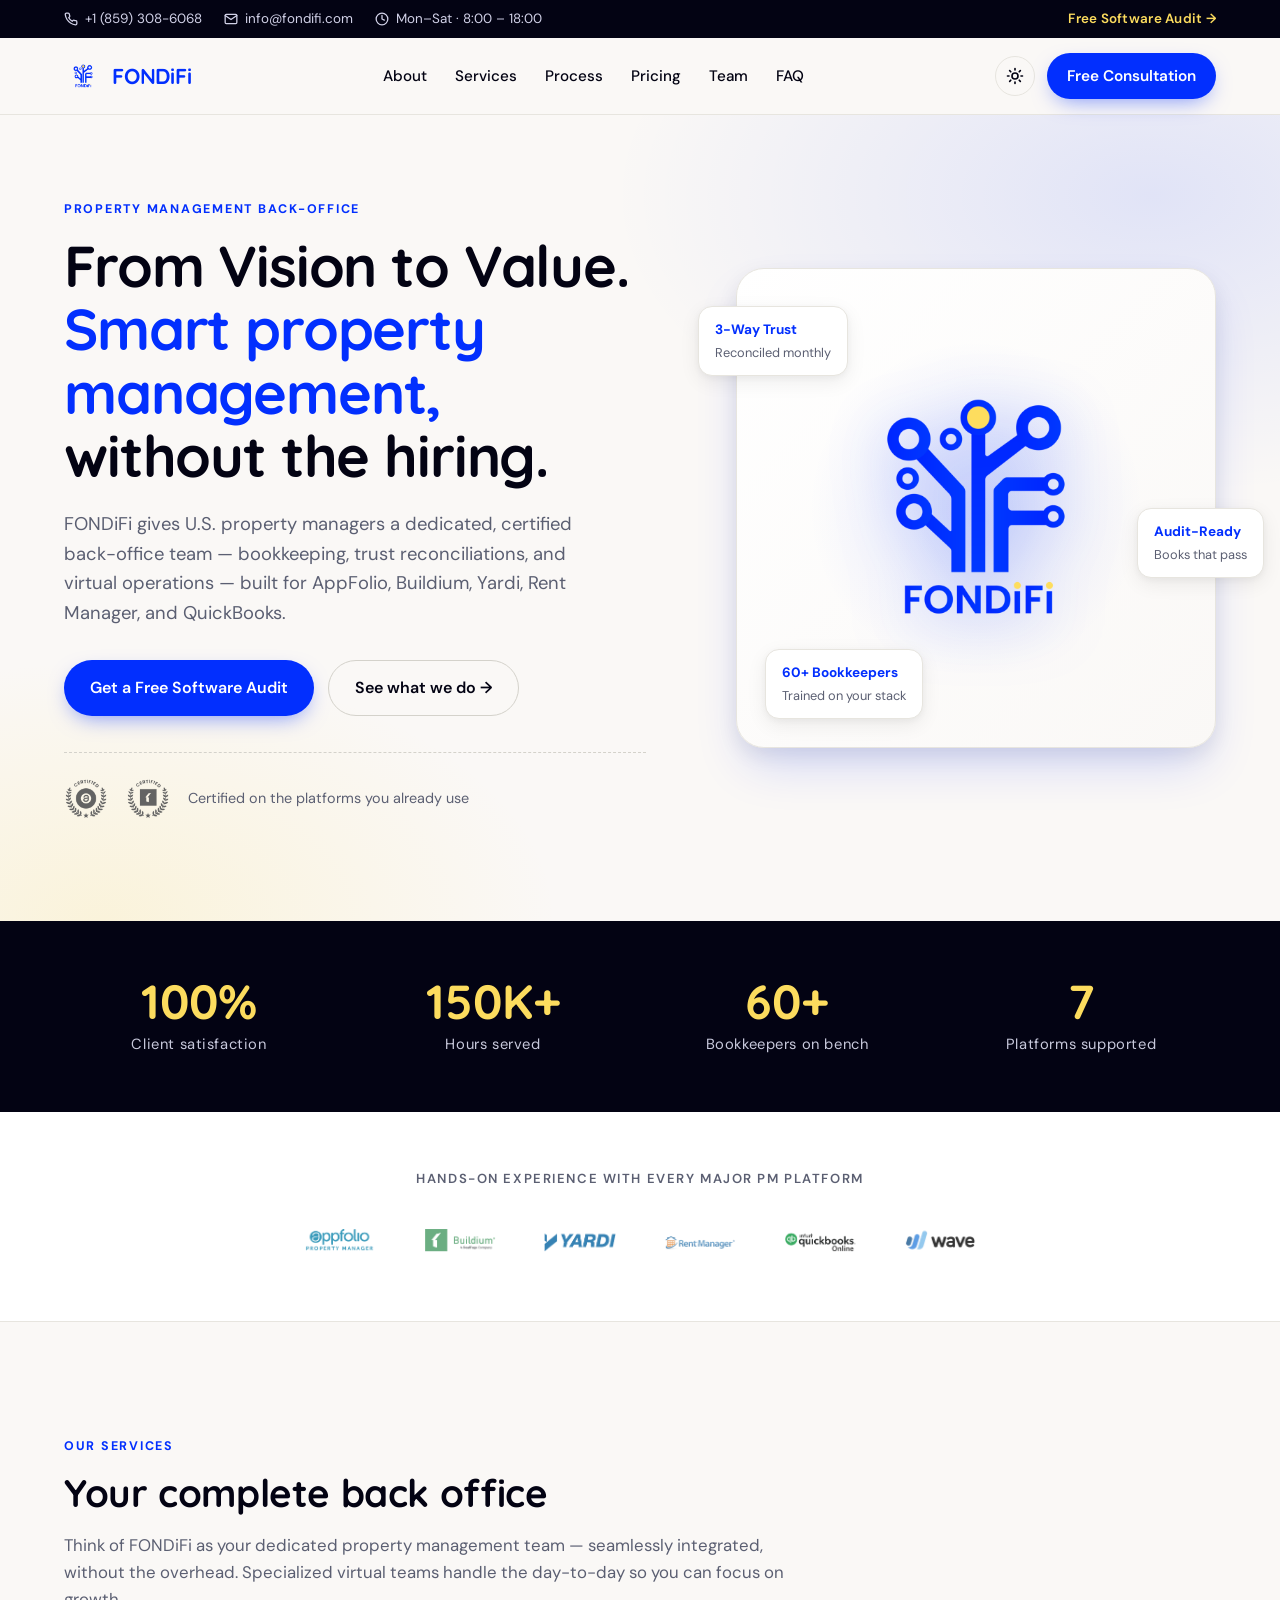
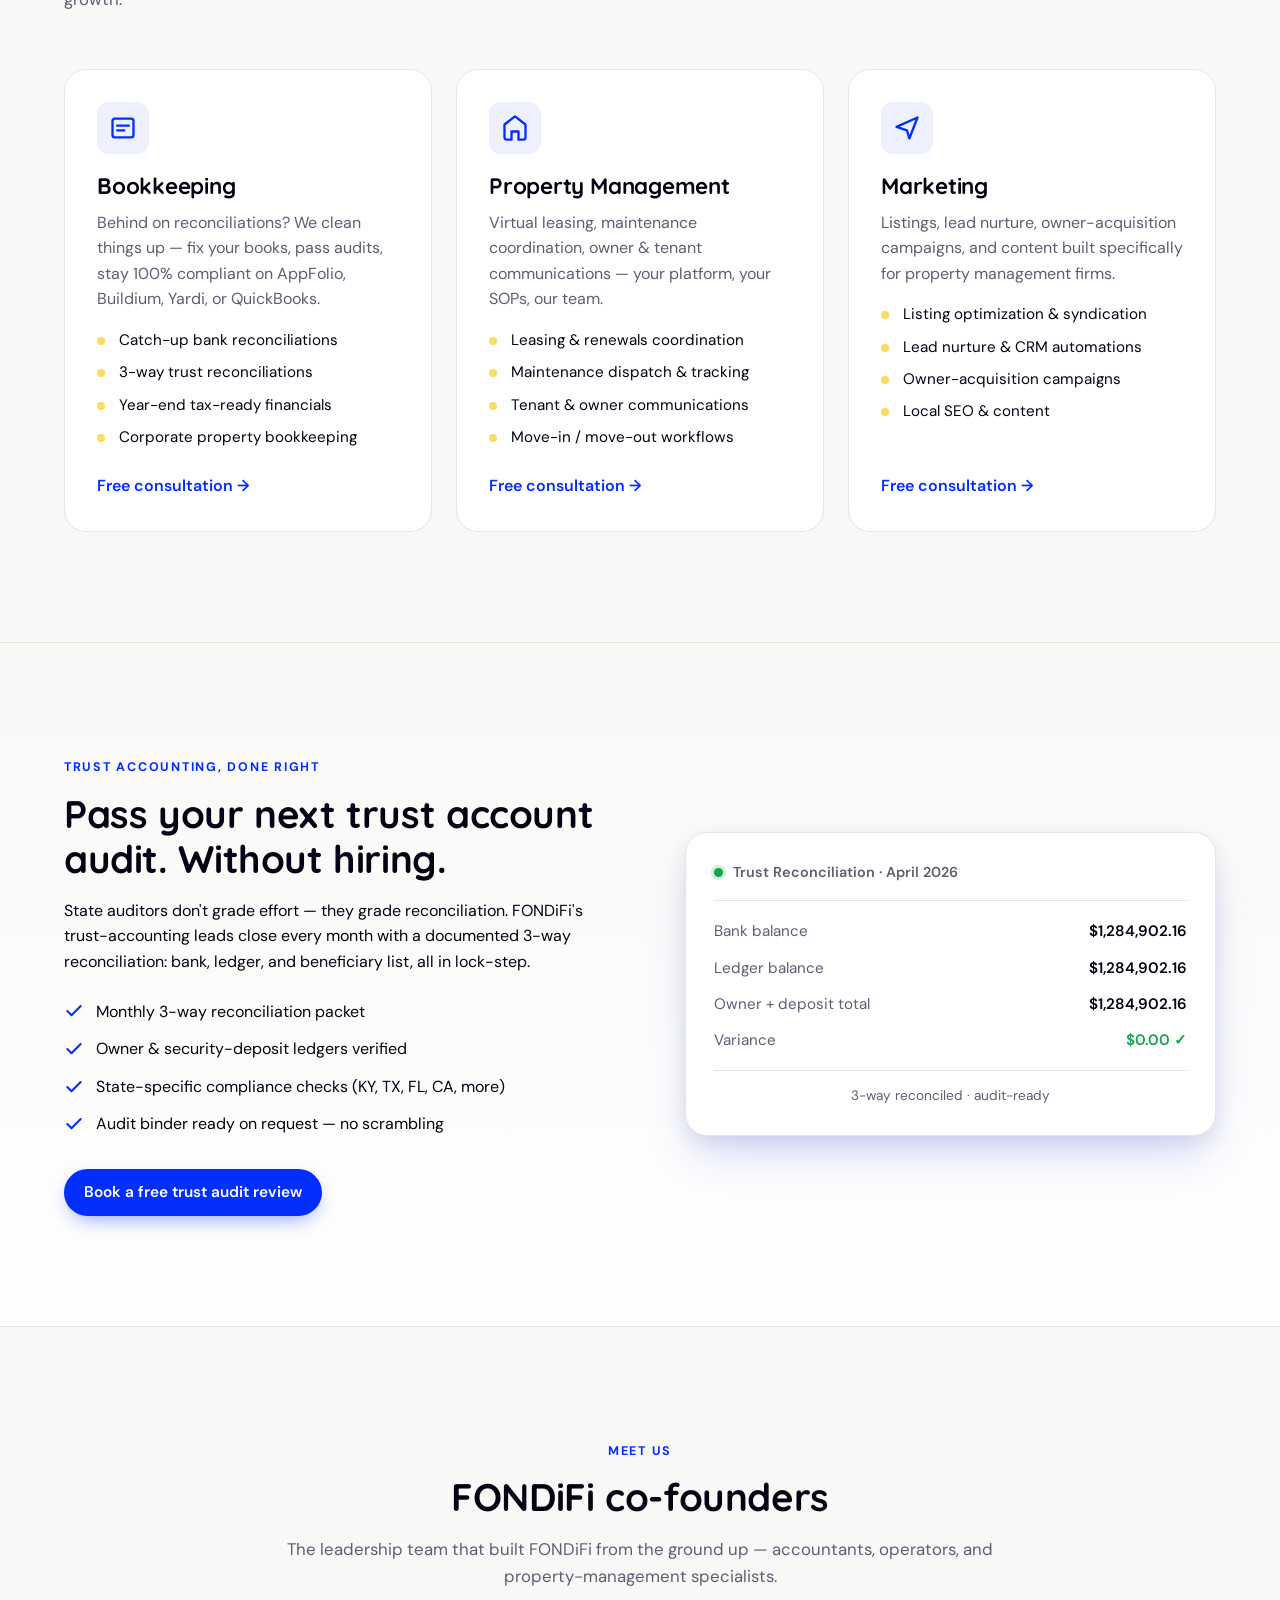
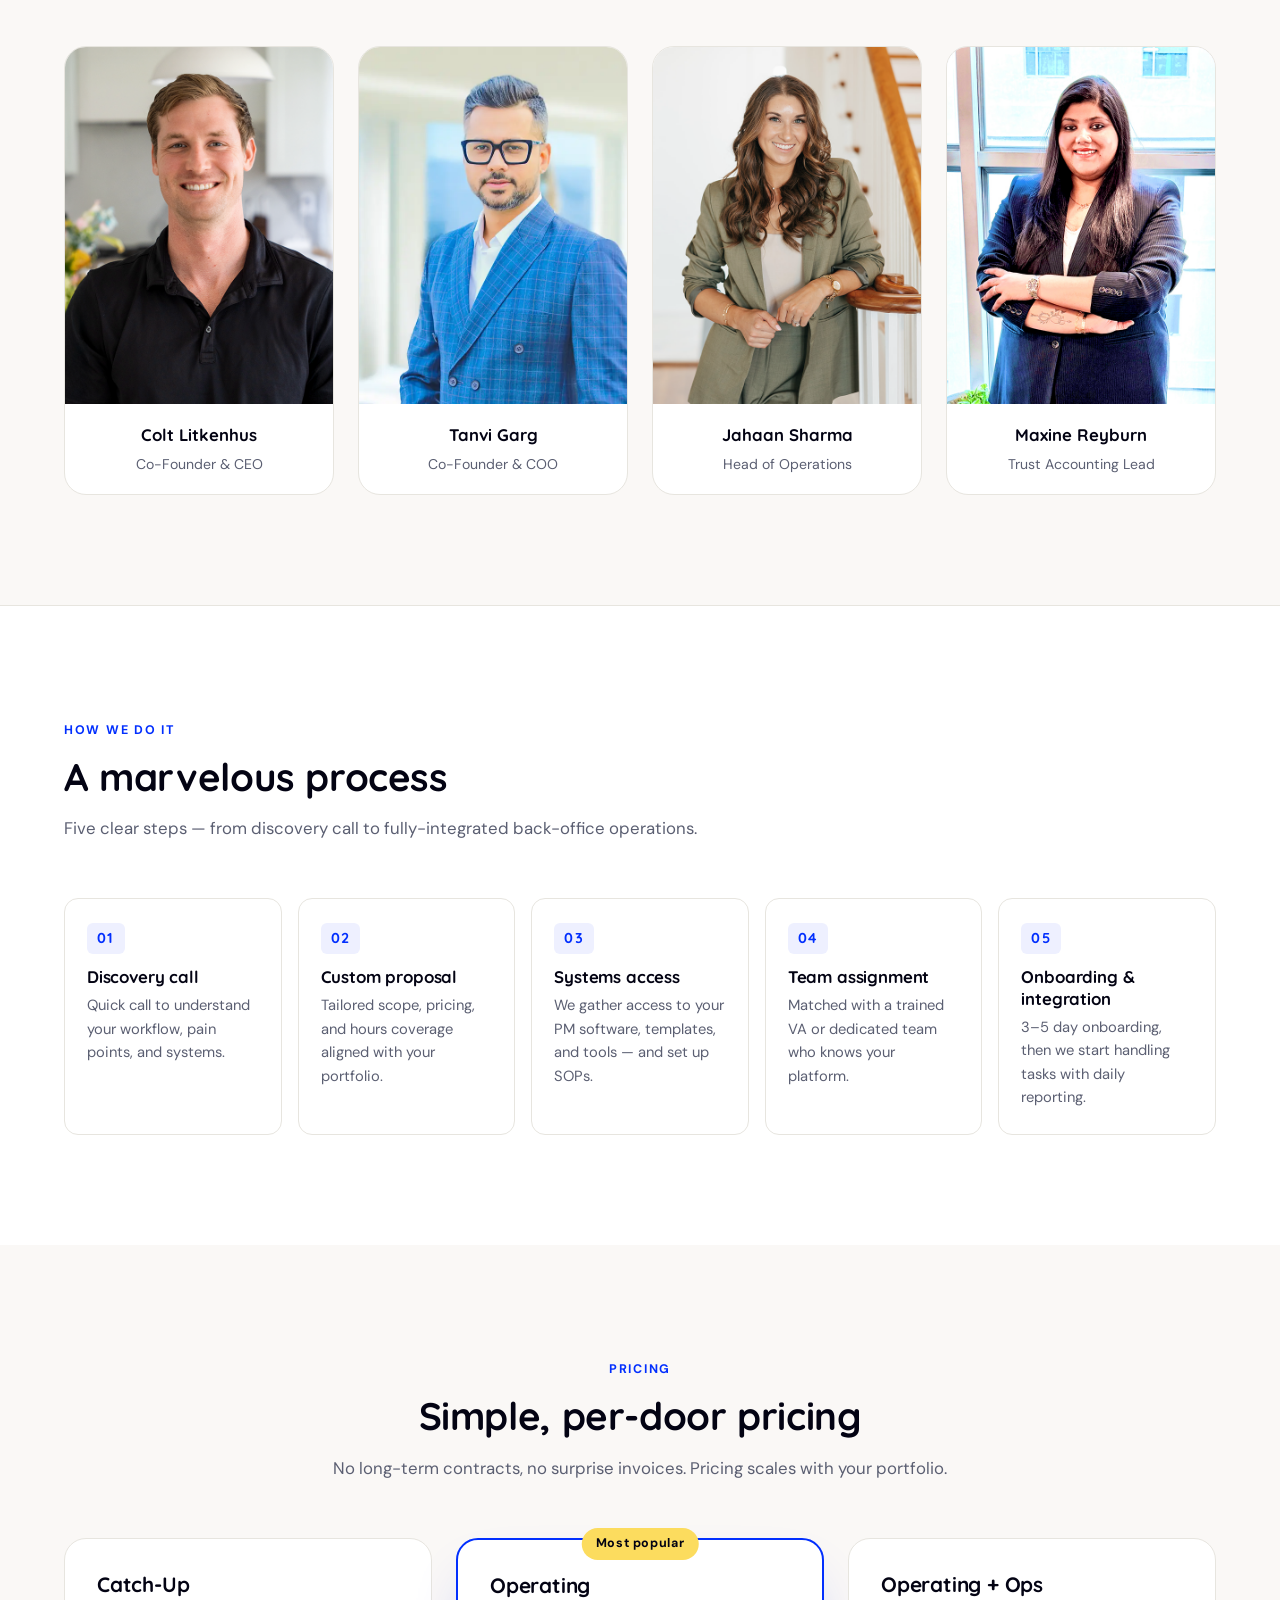
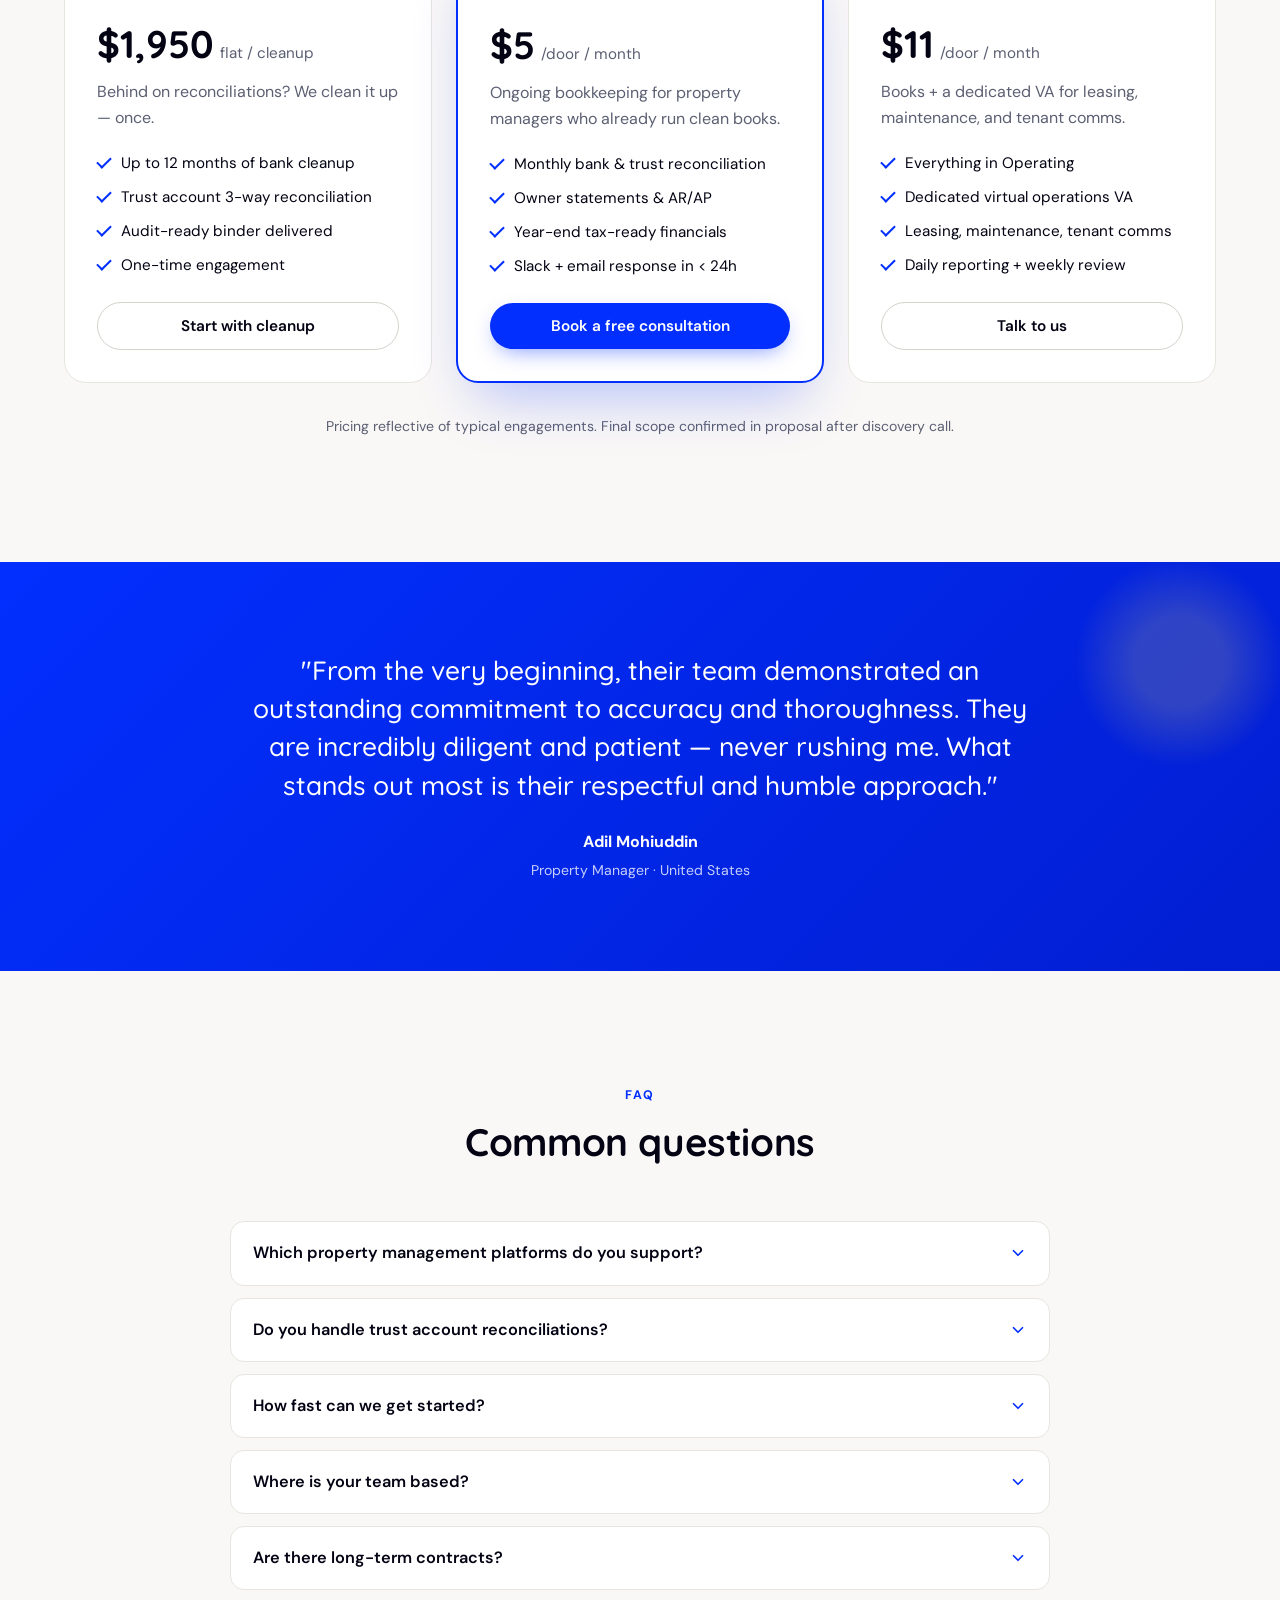
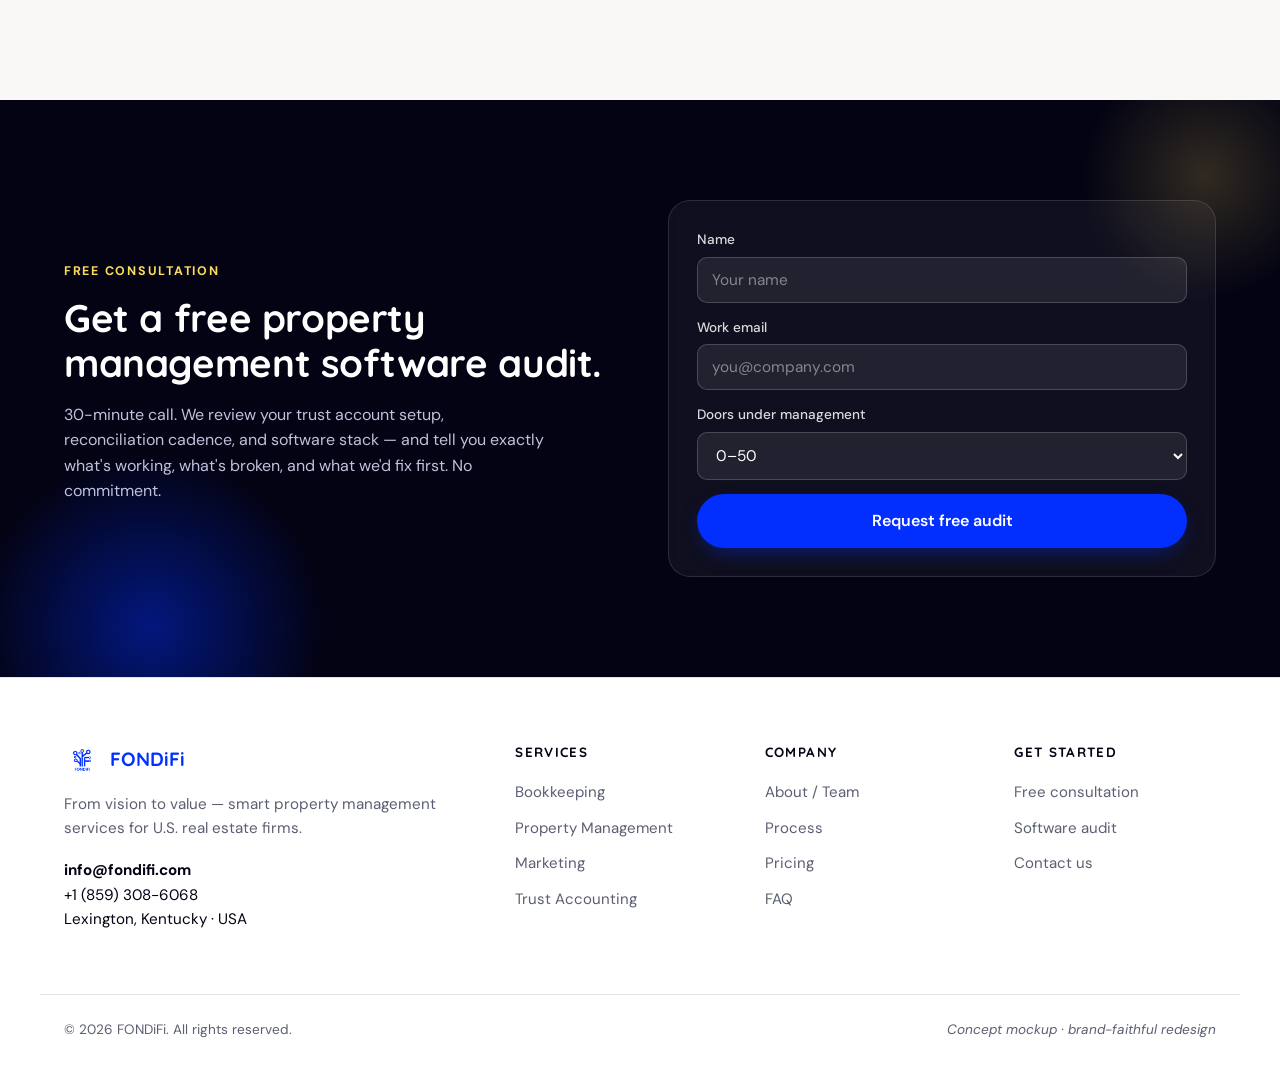
==== v2/index.html @ cd237610 "Add v2 brand-faithful mockup (real logo, colors, fonts, founders)" ====
<!DOCTYPE html>
<html lang="en">
<head>
<meta charset="UTF-8" />
<meta name="viewport" content="width=device-width, initial-scale=1.0" />
<title>FONDiFi — Property Management Bookkeeping &amp; Virtual Operations</title>
<meta name="description" content="FONDiFi is the back-office partner for U.S. property managers. Trust-account audit-ready bookkeeping, AppFolio &amp; Buildium certified teams, and virtual operations support — without hiring." />
<meta name="theme-color" content="#022ffe" />
<link rel="icon" href="assets/fondifi-logo-blue.png" type="image/png" />
<link rel="preconnect" href="https://fonts.googleapis.com" />
<link rel="preconnect" href="https://fonts.gstatic.com" crossorigin />
<link href="https://fonts.googleapis.com/css2?family=DM+Sans:opsz,wght@9..40,400;9..40,500;9..40,700&family=Quicksand:wght@500;600;700&display=swap" rel="stylesheet" />
<link rel="stylesheet" href="styles.css" />
<script type="application/ld+json">
{
  "@context": "https://schema.org",
  "@type": "Organization",
  "name": "FONDiFi",
  "url": "https://fondifi.com",
  "logo": "https://fondifi.com/wp-content/uploads/2025/04/fondifi-logo-blue-transparent-without-slogan-04-1024x1024.png",
  "telephone": "+1-859-308-6068",
  "email": "info@fondifi.com",
  "address": {"@type":"PostalAddress","addressLocality":"Lexington","addressRegion":"KY","addressCountry":"US"},
  "founder": [
    {"@type":"Person","name":"Colt Litkenhus","jobTitle":"Co-Founder &amp; CEO"},
    {"@type":"Person","name":"Tanvi Garg","jobTitle":"Co-Founder &amp; COO"}
  ]
}
</script>
</head>
<body class="no-js">

<!-- ============ TOP BAR ============ -->
<div class="topbar">
  <div class="container topbar__row">
    <div class="topbar__left">
      <span><svg width="14" height="14" viewBox="0 0 24 24" fill="none" stroke="currentColor" stroke-width="2.2" stroke-linecap="round" stroke-linejoin="round"><path d="M22 16.92v3a2 2 0 0 1-2.18 2 19.79 19.79 0 0 1-8.63-3.07 19.5 19.5 0 0 1-6-6 19.79 19.79 0 0 1-3.07-8.67A2 2 0 0 1 4.11 2h3a2 2 0 0 1 2 1.72 12.84 12.84 0 0 0 .7 2.81 2 2 0 0 1-.45 2.11L8.09 9.91a16 16 0 0 0 6 6l1.27-1.27a2 2 0 0 1 2.11-.45 12.84 12.84 0 0 0 2.81.7A2 2 0 0 1 22 16.92z"/></svg> +1 (859) 308-6068</span>
      <span><svg width="14" height="14" viewBox="0 0 24 24" fill="none" stroke="currentColor" stroke-width="2.2" stroke-linecap="round" stroke-linejoin="round"><path d="M4 4h16c1.1 0 2 .9 2 2v12c0 1.1-.9 2-2 2H4c-1.1 0-2-.9-2-2V6c0-1.1.9-2 2-2z"/><polyline points="22,6 12,13 2,6"/></svg> info@fondifi.com</span>
      <span class="hide-md"><svg width="14" height="14" viewBox="0 0 24 24" fill="none" stroke="currentColor" stroke-width="2.2" stroke-linecap="round" stroke-linejoin="round"><circle cx="12" cy="12" r="10"/><polyline points="12 6 12 12 16 14"/></svg> Mon–Sat · 8:00 – 18:00</span>
    </div>
    <div class="topbar__right">
      <a href="#consult" class="topbar__cta">Free Software Audit →</a>
    </div>
  </div>
</div>

<!-- ============ HEADER / NAV ============ -->
<header class="header">
  <div class="container header__row">
    <a href="#" class="logo">
      <img src="assets/fondifi-logo-blue.png" alt="FONDiFi" width="44" height="44" />
      <span class="logo__wordmark">FONDiFi</span>
    </a>
    <nav class="nav" aria-label="Primary">
      <a href="#about">About</a>
      <a href="#services">Services</a>
      <a href="#process">Process</a>
      <a href="#pricing">Pricing</a>
      <a href="#team">Team</a>
      <a href="#faq">FAQ</a>
    </nav>
    <div class="header__actions">
      <button class="theme-toggle" aria-label="Toggle dark mode" id="themeToggle">
        <svg class="icon-sun" width="18" height="18" viewBox="0 0 24 24" fill="none" stroke="currentColor" stroke-width="2.2" stroke-linecap="round" stroke-linejoin="round"><circle cx="12" cy="12" r="4"/><path d="M12 2v2M12 20v2M4.93 4.93l1.41 1.41M17.66 17.66l1.41 1.41M2 12h2M20 12h2M4.93 19.07l1.41-1.41M17.66 6.34l1.41-1.41"/></svg>
        <svg class="icon-moon" width="18" height="18" viewBox="0 0 24 24" fill="none" stroke="currentColor" stroke-width="2.2" stroke-linecap="round" stroke-linejoin="round"><path d="M21 12.79A9 9 0 1 1 11.21 3 7 7 0 0 0 21 12.79z"/></svg>
      </button>
      <a href="#consult" class="btn btn--primary">Free Consultation</a>
    </div>
  </div>
</header>

<!-- ============ HERO ============ -->
<section class="hero">
  <div class="hero__bg-decor" aria-hidden="true"></div>
  <div class="container hero__grid">
    <div class="hero__copy">
      <span class="eyebrow">Property Management Back-Office</span>
      <h1>From Vision to Value.<br/><span class="hero__accent">Smart property management,</span> without the hiring.</h1>
      <p class="hero__lede">FONDiFi gives U.S. property managers a dedicated, certified back-office team — bookkeeping, trust reconciliations, and virtual operations — built for AppFolio, Buildium, Yardi, Rent Manager, and QuickBooks.</p>
      <div class="hero__ctas">
        <a href="#consult" class="btn btn--primary btn--lg">Get a Free Software Audit</a>
        <a href="#services" class="btn btn--ghost btn--lg">See what we do →</a>
      </div>
      <div class="hero__trust">
        <img src="assets/cert-appfolio.webp" alt="AppFolio Certified" loading="lazy" />
        <img src="assets/cert-buildium.webp" alt="Buildium Certified" loading="lazy" />
        <span class="trust-line">Certified on the platforms you already use</span>
      </div>
    </div>
    <div class="hero__visual" aria-hidden="true">
      <div class="hero__mark">
        <img src="assets/fondifi-logo-blue.png" alt="" />
      </div>
      <div class="hero__chip hero__chip--1">
        <strong>3-Way Trust</strong>
        <span>Reconciled monthly</span>
      </div>
      <div class="hero__chip hero__chip--2">
        <strong>Audit-Ready</strong>
        <span>Books that pass</span>
      </div>
      <div class="hero__chip hero__chip--3">
        <strong>60+ Bookkeepers</strong>
        <span>Trained on your stack</span>
      </div>
    </div>
  </div>
</section>

<!-- ============ STATS ============ -->
<section class="stats">
  <div class="container stats__row">
    <div class="stat"><span class="stat__num">100%</span><span class="stat__label">Client satisfaction</span></div>
    <div class="stat"><span class="stat__num">150K+</span><span class="stat__label">Hours served</span></div>
    <div class="stat"><span class="stat__num">60+</span><span class="stat__label">Bookkeepers on bench</span></div>
    <div class="stat"><span class="stat__num">7</span><span class="stat__label">Platforms supported</span></div>
  </div>
</section>

<!-- ============ SOFTWARE BAR ============ -->
<section class="softwares" aria-label="Supported property management platforms">
  <div class="container">
    <p class="softwares__title">Hands-on experience with every major PM platform</p>
    <div class="softwares__row">
      <img src="assets/sw-appfolio.webp" alt="AppFolio" />
      <img src="assets/sw-buildium.webp" alt="Buildium" />
      <img src="assets/sw-yardi.webp" alt="Yardi Breeze" />
      <img src="assets/sw-rentmanager.webp" alt="Rent Manager" />
      <img src="assets/sw-quickbooks.webp" alt="QuickBooks" />
      <img src="assets/sw-wave.webp" alt="Wave" />
    </div>
  </div>
</section>

<!-- ============ SERVICES ============ -->
<section class="services" id="services">
  <div class="container">
    <header class="section-head">
      <span class="eyebrow">Our Services</span>
      <h2>Your complete back office</h2>
      <p>Think of FONDiFi as your dedicated property management team — seamlessly integrated, without the overhead. Specialized virtual teams handle the day-to-day so you can focus on growth.</p>
    </header>

    <div class="services__grid">
      <article class="service-card">
        <div class="service-card__icon">
          <svg width="28" height="28" viewBox="0 0 24 24" fill="none" stroke="currentColor" stroke-width="2" stroke-linecap="round" stroke-linejoin="round"><rect x="3" y="4" width="18" height="16" rx="2"/><path d="M7 10h10M7 14h6"/></svg>
        </div>
        <h3>Bookkeeping</h3>
        <p>Behind on reconciliations? We clean things up — fix your books, pass audits, stay 100% compliant on AppFolio, Buildium, Yardi, or QuickBooks.</p>
        <ul class="service-card__list">
          <li>Catch-up bank reconciliations</li>
          <li>3-way trust reconciliations</li>
          <li>Year-end tax-ready financials</li>
          <li>Corporate property bookkeeping</li>
        </ul>
        <a href="#consult" class="link-arrow">Free consultation →</a>
      </article>

      <article class="service-card">
        <div class="service-card__icon">
          <svg width="28" height="28" viewBox="0 0 24 24" fill="none" stroke="currentColor" stroke-width="2" stroke-linecap="round" stroke-linejoin="round"><path d="M3 9l9-7 9 7v11a2 2 0 0 1-2 2h-4v-7h-6v7H5a2 2 0 0 1-2-2z"/></svg>
        </div>
        <h3>Property Management</h3>
        <p>Virtual leasing, maintenance coordination, owner &amp; tenant communications — your platform, your SOPs, our team.</p>
        <ul class="service-card__list">
          <li>Leasing &amp; renewals coordination</li>
          <li>Maintenance dispatch &amp; tracking</li>
          <li>Tenant &amp; owner communications</li>
          <li>Move-in / move-out workflows</li>
        </ul>
        <a href="#consult" class="link-arrow">Free consultation →</a>
      </article>

      <article class="service-card">
        <div class="service-card__icon">
          <svg width="28" height="28" viewBox="0 0 24 24" fill="none" stroke="currentColor" stroke-width="2" stroke-linecap="round" stroke-linejoin="round"><path d="M3 11l18-8-7 18-2-7-9-3z"/></svg>
        </div>
        <h3>Marketing</h3>
        <p>Listings, lead nurture, owner-acquisition campaigns, and content built specifically for property management firms.</p>
        <ul class="service-card__list">
          <li>Listing optimization &amp; syndication</li>
          <li>Lead nurture &amp; CRM automations</li>
          <li>Owner-acquisition campaigns</li>
          <li>Local SEO &amp; content</li>
        </ul>
        <a href="#consult" class="link-arrow">Free consultation →</a>
      </article>
    </div>
  </div>
</section>

<!-- ============ TRUST DEEP DIVE ============ -->
<section class="trust-deep" id="trust">
  <div class="container trust-deep__grid">
    <div class="trust-deep__copy">
      <span class="eyebrow">Trust accounting, done right</span>
      <h2>Pass your next trust account audit. Without hiring.</h2>
      <p>State auditors don't grade effort — they grade reconciliation. FONDiFi's trust-accounting leads close every month with a documented 3-way reconciliation: bank, ledger, and beneficiary list, all in lock-step.</p>
      <ul class="checklist">
        <li><svg width="20" height="20" viewBox="0 0 24 24" fill="none" stroke="currentColor" stroke-width="2.5" stroke-linecap="round" stroke-linejoin="round"><polyline points="20 6 9 17 4 12"/></svg> Monthly 3-way reconciliation packet</li>
        <li><svg width="20" height="20" viewBox="0 0 24 24" fill="none" stroke="currentColor" stroke-width="2.5" stroke-linecap="round" stroke-linejoin="round"><polyline points="20 6 9 17 4 12"/></svg> Owner &amp; security-deposit ledgers verified</li>
        <li><svg width="20" height="20" viewBox="0 0 24 24" fill="none" stroke="currentColor" stroke-width="2.5" stroke-linecap="round" stroke-linejoin="round"><polyline points="20 6 9 17 4 12"/></svg> State-specific compliance checks (KY, TX, FL, CA, more)</li>
        <li><svg width="20" height="20" viewBox="0 0 24 24" fill="none" stroke="currentColor" stroke-width="2.5" stroke-linecap="round" stroke-linejoin="round"><polyline points="20 6 9 17 4 12"/></svg> Audit binder ready on request — no scrambling</li>
      </ul>
      <a href="#consult" class="btn btn--primary">Book a free trust audit review</a>
    </div>
    <div class="trust-deep__panel">
      <div class="trust-card">
        <div class="trust-card__head">
          <span class="trust-card__dot"></span>
          <span>Trust Reconciliation · April 2026</span>
        </div>
        <div class="trust-card__rows">
          <div class="trust-row"><span>Bank balance</span><b>$1,284,902.16</b></div>
          <div class="trust-row"><span>Ledger balance</span><b>$1,284,902.16</b></div>
          <div class="trust-row"><span>Owner + deposit total</span><b>$1,284,902.16</b></div>
          <div class="trust-row trust-row--ok"><span>Variance</span><b>$0.00 ✓</b></div>
        </div>
        <div class="trust-card__foot">3-way reconciled · audit-ready</div>
      </div>
    </div>
  </div>
</section>

<!-- ============ TEAM ============ -->
<section class="team" id="team">
  <div class="container">
    <header class="section-head section-head--center">
      <span class="eyebrow">Meet Us</span>
      <h2>FONDiFi co-founders</h2>
      <p>The leadership team that built FONDiFi from the ground up — accountants, operators, and property-management specialists.</p>
    </header>
    <div class="team__grid">
      <figure class="member"><img src="assets/colt.webp" alt="Colt Litkenhus" loading="lazy" /><figcaption><strong>Colt Litkenhus</strong><span>Co-Founder &amp; CEO</span></figcaption></figure>
      <figure class="member"><img src="assets/tanvi.webp" alt="Tanvi Garg" loading="lazy" /><figcaption><strong>Tanvi Garg</strong><span>Co-Founder &amp; COO</span></figcaption></figure>
      <figure class="member"><img src="assets/jahaan.webp" alt="Jahaan Sharma" loading="lazy" /><figcaption><strong>Jahaan Sharma</strong><span>Head of Operations</span></figcaption></figure>
      <figure class="member"><img src="assets/maxine.webp" alt="Maxine Reyburn" loading="lazy" /><figcaption><strong>Maxine Reyburn</strong><span>Trust Accounting Lead</span></figcaption></figure>
    </div>
  </div>
</section>

<!-- ============ PROCESS ============ -->
<section class="process" id="process">
  <div class="container">
    <header class="section-head">
      <span class="eyebrow">How we do it</span>
      <h2>A marvelous process</h2>
      <p>Five clear steps — from discovery call to fully-integrated back-office operations.</p>
    </header>
    <ol class="process__steps">
      <li><div class="step__num">01</div><h3>Discovery call</h3><p>Quick call to understand your workflow, pain points, and systems.</p></li>
      <li><div class="step__num">02</div><h3>Custom proposal</h3><p>Tailored scope, pricing, and hours coverage aligned with your portfolio.</p></li>
      <li><div class="step__num">03</div><h3>Systems access</h3><p>We gather access to your PM software, templates, and tools — and set up SOPs.</p></li>
      <li><div class="step__num">04</div><h3>Team assignment</h3><p>Matched with a trained VA or dedicated team who knows your platform.</p></li>
      <li><div class="step__num">05</div><h3>Onboarding &amp; integration</h3><p>3–5 day onboarding, then we start handling tasks with daily reporting.</p></li>
    </ol>
  </div>
</section>

<!-- ============ PRICING ============ -->
<section class="pricing" id="pricing">
  <div class="container">
    <header class="section-head section-head--center">
      <span class="eyebrow">Pricing</span>
      <h2>Simple, per-door pricing</h2>
      <p>No long-term contracts, no surprise invoices. Pricing scales with your portfolio.</p>
    </header>
    <div class="pricing__grid">
      <article class="plan">
        <h3>Catch-Up</h3>
        <div class="plan__price"><span class="plan__amount">$1,950</span><span class="plan__per">flat / cleanup</span></div>
        <p class="plan__desc">Behind on reconciliations? We clean it up — once.</p>
        <ul>
          <li>Up to 12 months of bank cleanup</li>
          <li>Trust account 3-way reconciliation</li>
          <li>Audit-ready binder delivered</li>
          <li>One-time engagement</li>
        </ul>
        <a href="#consult" class="btn btn--ghost">Start with cleanup</a>
      </article>

      <article class="plan plan--featured">
        <span class="plan__badge">Most popular</span>
        <h3>Operating</h3>
        <div class="plan__price"><span class="plan__amount">$5</span><span class="plan__per">/door / month</span></div>
        <p class="plan__desc">Ongoing bookkeeping for property managers who already run clean books.</p>
        <ul>
          <li>Monthly bank &amp; trust reconciliation</li>
          <li>Owner statements &amp; AR/AP</li>
          <li>Year-end tax-ready financials</li>
          <li>Slack + email response in &lt; 24h</li>
        </ul>
        <a href="#consult" class="btn btn--primary">Book a free consultation</a>
      </article>

      <article class="plan">
        <h3>Operating + Ops</h3>
        <div class="plan__price"><span class="plan__amount">$11</span><span class="plan__per">/door / month</span></div>
        <p class="plan__desc">Books + a dedicated VA for leasing, maintenance, and tenant comms.</p>
        <ul>
          <li>Everything in Operating</li>
          <li>Dedicated virtual operations VA</li>
          <li>Leasing, maintenance, tenant comms</li>
          <li>Daily reporting + weekly review</li>
        </ul>
        <a href="#consult" class="btn btn--ghost">Talk to us</a>
      </article>
    </div>
    <p class="pricing__note">Pricing reflective of typical engagements. Final scope confirmed in proposal after discovery call.</p>
  </div>
</section>

<!-- ============ TESTIMONIAL ============ -->
<section class="testimonial">
  <div class="container">
    <blockquote>
      <p>"From the very beginning, their team demonstrated an outstanding commitment to accuracy and thoroughness. They are incredibly diligent and patient — never rushing me. What stands out most is their respectful and humble approach."</p>
      <footer><strong>Adil Mohiuddin</strong><span>Property Manager · United States</span></footer>
    </blockquote>
  </div>
</section>

<!-- ============ FAQ ============ -->
<section class="faq" id="faq">
  <div class="container">
    <header class="section-head section-head--center">
      <span class="eyebrow">FAQ</span>
      <h2>Common questions</h2>
    </header>
    <div class="faq__list">
      <details>
        <summary>Which property management platforms do you support?<svg class="chev" width="18" height="18" viewBox="0 0 24 24" fill="none" stroke="currentColor" stroke-width="2.2" stroke-linecap="round" stroke-linejoin="round"><polyline points="6 9 12 15 18 9"/></svg></summary>
        <p>AppFolio, Buildium, Yardi (Breeze and Voyager), Rent Manager, and QuickBooks for property management. Our team also works in Wave and Rentec Direct.</p>
      </details>
      <details>
        <summary>Do you handle trust account reconciliations?<svg class="chev" width="18" height="18" viewBox="0 0 24 24" fill="none" stroke="currentColor" stroke-width="2.2" stroke-linecap="round" stroke-linejoin="round"><polyline points="6 9 12 15 18 9"/></svg></summary>
        <p>Yes — full 3-way trust reconciliation is our core competency. We deliver a monthly audit-ready binder you can hand directly to your state auditor.</p>
      </details>
      <details>
        <summary>How fast can we get started?<svg class="chev" width="18" height="18" viewBox="0 0 24 24" fill="none" stroke="currentColor" stroke-width="2.2" stroke-linecap="round" stroke-linejoin="round"><polyline points="6 9 12 15 18 9"/></svg></summary>
        <p>Most clients are fully onboarded inside 5 business days. Catch-up engagements (cleanup) usually start the same week.</p>
      </details>
      <details>
        <summary>Where is your team based?<svg class="chev" width="18" height="18" viewBox="0 0 24 24" fill="none" stroke="currentColor" stroke-width="2.2" stroke-linecap="round" stroke-linejoin="round"><polyline points="6 9 12 15 18 9"/></svg></summary>
        <p>FONDiFi is headquartered in Lexington, Kentucky, with virtual teams that align to your time zone — coverage Mon–Sat 8:00–18:00.</p>
      </details>
      <details>
        <summary>Are there long-term contracts?<svg class="chev" width="18" height="18" viewBox="0 0 24 24" fill="none" stroke="currentColor" stroke-width="2.2" stroke-linecap="round" stroke-linejoin="round"><polyline points="6 9 12 15 18 9"/></svg></summary>
        <p>No. Operating engagements are month-to-month. Catch-up is a one-time flat fee.</p>
      </details>
    </div>
  </div>
</section>

<!-- ============ FINAL CTA ============ -->
<section class="cta-final" id="consult">
  <div class="container cta-final__grid">
    <div>
      <span class="eyebrow eyebrow--light">Free consultation</span>
      <h2>Get a free property management software audit.</h2>
      <p>30-minute call. We review your trust account setup, reconciliation cadence, and software stack — and tell you exactly what's working, what's broken, and what we'd fix first. No commitment.</p>
    </div>
    <form class="cta-form" onsubmit="event.preventDefault(); this.querySelector('.cta-form__success').hidden = false;">
      <label>Name<input type="text" name="name" required placeholder="Your name" /></label>
      <label>Work email<input type="email" name="email" required placeholder="you@company.com" /></label>
      <label>Doors under management<select name="doors"><option>0–50</option><option>51–250</option><option>251–500</option><option>500+</option></select></label>
      <button type="submit" class="btn btn--primary btn--lg btn--block">Request free audit</button>
      <p class="cta-form__success" hidden>Got it — we'll email you within 1 business day.</p>
    </form>
  </div>
</section>

<!-- ============ FOOTER ============ -->
<footer class="footer">
  <div class="container footer__grid">
    <div class="footer__brand">
      <div class="footer__logo">
        <img src="assets/fondifi-logo-blue.png" alt="FONDiFi" width="36" height="36" />
        <span>FONDiFi</span>
      </div>
      <p>From vision to value — smart property management services for U.S. real estate firms.</p>
      <p class="footer__contact">
        <strong>info@fondifi.com</strong><br/>
        +1 (859) 308-6068<br/>
        Lexington, Kentucky · USA
      </p>
    </div>
    <div>
      <h4>Services</h4>
      <ul><li><a href="#services">Bookkeeping</a></li><li><a href="#services">Property Management</a></li><li><a href="#services">Marketing</a></li><li><a href="#trust">Trust Accounting</a></li></ul>
    </div>
    <div>
      <h4>Company</h4>
      <ul><li><a href="#team">About / Team</a></li><li><a href="#process">Process</a></li><li><a href="#pricing">Pricing</a></li><li><a href="#faq">FAQ</a></li></ul>
    </div>
    <div>
      <h4>Get started</h4>
      <ul><li><a href="#consult">Free consultation</a></li><li><a href="#consult">Software audit</a></li><li><a href="mailto:info@fondifi.com">Contact us</a></li></ul>
    </div>
  </div>
  <div class="container footer__bottom">
    <span>© 2026 FONDiFi. All rights reserved.</span>
    <span class="footer__credit">Concept mockup · brand-faithful redesign</span>
  </div>
</footer>

<script src="app.js"></script>
</body>
</html>
---- v2/styles.css ----
/* =========================================
   FONDiFi — Brand-Faithful Mockup
   Real palette: #022ffe (electric blue) · #fcdc5e (warm yellow)
                 #030313 (deep ink)     · #faf8f6 (cream)
   Real fonts:   Quicksand (display)    · DM Sans (body)
   ========================================= */

:root {
  /* Brand */
  --brand-blue: #022ffe;
  --brand-blue-600: #021ed1;
  --brand-blue-50: #eef0ff;
  --brand-yellow: #fcdc5e;
  --brand-yellow-600: #f0c418;
  --ink: #030313;
  --ink-soft: #1a1a2e;
  --muted: #5b5f72;
  --muted-2: #787c8b;
  --cream: #faf8f6;
  --paper: #ffffff;
  --line: #e7e5df;
  --line-strong: #d4d2cb;

  /* Surfaces */
  --bg: var(--cream);
  --bg-alt: var(--paper);
  --surface: var(--paper);
  --surface-elev: #ffffff;
  --text: var(--ink);
  --text-muted: var(--muted);

  /* Type */
  --font-display: "Quicksand", "DM Sans", system-ui, sans-serif;
  --font-body: "DM Sans", system-ui, -apple-system, "Segoe UI", sans-serif;

  /* Layout */
  --container: 1200px;
  --radius: 14px;
  --radius-lg: 22px;

  /* Shadows */
  --shadow-sm: 0 1px 2px rgba(3,3,19,0.05), 0 1px 3px rgba(3,3,19,0.04);
  --shadow-md: 0 6px 20px rgba(3,3,19,0.07), 0 2px 6px rgba(3,3,19,0.04);
  --shadow-lg: 0 24px 50px -10px rgba(2,47,254,0.18), 0 8px 20px rgba(3,3,19,0.08);
}

html[data-theme="dark"] {
  --bg: #07071a;
  --bg-alt: #0d0d24;
  --surface: #11112c;
  --surface-elev: #161636;
  --text: #f1f1fb;
  --text-muted: #a1a4bd;
  --line: #1f1f3d;
  --line-strong: #2c2c50;
  --cream: #07071a;
  --brand-blue-50: rgba(2,47,254,0.16);
}

/* ---------- Reset ---------- */
*, *::before, *::after { box-sizing: border-box; }
html { scroll-behavior: smooth; -webkit-text-size-adjust: 100%; }
body {
  margin: 0;
  font-family: var(--font-body);
  font-size: 16px;
  line-height: 1.6;
  color: var(--text);
  background: var(--bg);
  -webkit-font-smoothing: antialiased;
  text-rendering: optimizeLegibility;
}
img { max-width: 100%; display: block; }
a { color: inherit; text-decoration: none; }
button { font: inherit; cursor: pointer; border: 0; background: transparent; color: inherit; }

h1, h2, h3, h4 {
  font-family: var(--font-display);
  font-weight: 700;
  letter-spacing: -0.01em;
  color: var(--text);
  margin: 0 0 0.4em;
}
h1 { font-size: clamp(2.2rem, 4.5vw, 3.6rem); line-height: 1.1; letter-spacing: -0.02em; }
h2 { font-size: clamp(1.7rem, 3vw, 2.4rem); line-height: 1.18; }
h3 { font-size: 1.18rem; line-height: 1.3; }
p { margin: 0 0 1em; }

/* ---------- Layout primitives ---------- */
.container {
  max-width: var(--container);
  margin: 0 auto;
  padding: 0 24px;
}
.eyebrow {
  display: inline-block;
  font-family: var(--font-body);
  font-size: 0.78rem;
  font-weight: 700;
  letter-spacing: 0.14em;
  text-transform: uppercase;
  color: var(--brand-blue);
  margin-bottom: 14px;
}
.eyebrow--light { color: var(--brand-yellow); }
.section-head { max-width: 720px; margin-bottom: 56px; }
.section-head--center { margin-left: auto; margin-right: auto; text-align: center; }
.section-head p { color: var(--text-muted); font-size: 1.05rem; }

/* ---------- Buttons ---------- */
.btn {
  display: inline-flex;
  align-items: center;
  justify-content: center;
  gap: 8px;
  padding: 11px 20px;
  border-radius: 999px;
  font-weight: 600;
  font-size: 0.96rem;
  transition: transform .15s ease, box-shadow .2s ease, background .2s ease, color .2s ease;
  white-space: nowrap;
  cursor: pointer;
}
.btn--primary {
  background: var(--brand-blue);
  color: #fff;
  box-shadow: 0 8px 22px -8px rgba(2,47,254,0.55);
}
.btn--primary:hover { background: var(--brand-blue-600); transform: translateY(-1px); box-shadow: 0 14px 30px -8px rgba(2,47,254,0.55); }
.btn--ghost {
  background: transparent;
  color: var(--text);
  border: 1.5px solid var(--line-strong);
}
.btn--ghost:hover { border-color: var(--brand-blue); color: var(--brand-blue); }
.btn--lg { padding: 14px 26px; font-size: 1rem; }
.btn--block { width: 100%; }

.link-arrow {
  display: inline-flex;
  align-items: center;
  gap: 4px;
  font-weight: 600;
  color: var(--brand-blue);
  margin-top: auto;
}
.link-arrow:hover { color: var(--brand-blue-600); }

/* ---------- Top bar ---------- */
.topbar {
  background: var(--ink);
  color: #d2d2e8;
  font-size: 0.84rem;
}
.topbar__row {
  display: flex; align-items: center; justify-content: space-between;
  height: 38px; gap: 16px;
}
.topbar__left { display: flex; gap: 22px; align-items: center; }
.topbar__left span { display: inline-flex; gap: 7px; align-items: center; }
.topbar__cta {
  color: var(--brand-yellow);
  font-weight: 600;
  letter-spacing: 0.02em;
}
.topbar__cta:hover { color: #fff; }

/* ---------- Header ---------- */
.header {
  background: var(--bg);
  border-bottom: 1px solid var(--line);
  position: sticky;
  top: 0;
  z-index: 50;
  backdrop-filter: saturate(140%) blur(8px);
}
html[data-theme="dark"] .header { background: rgba(7,7,26,0.88); }
.header__row {
  display: flex; align-items: center; justify-content: space-between;
  height: 76px; gap: 24px;
}
.logo { display: inline-flex; align-items: center; gap: 10px; }
.logo img { width: 38px; height: 38px; }
.logo__wordmark {
  font-family: var(--font-display);
  font-weight: 700;
  font-size: 1.35rem;
  letter-spacing: -0.01em;
  color: var(--brand-blue);
}
html[data-theme="dark"] .logo__wordmark { color: #fff; }

.nav { display: flex; gap: 28px; }
.nav a {
  font-size: 0.95rem;
  font-weight: 500;
  color: var(--text);
  position: relative;
  padding: 6px 0;
  transition: color .15s ease;
}
.nav a:hover { color: var(--brand-blue); }
.nav a::after {
  content: "";
  position: absolute; left: 0; right: 100%; bottom: 0;
  height: 2px; background: var(--brand-blue); border-radius: 2px;
  transition: right .25s ease;
}
.nav a:hover::after { right: 0; }

.header__actions { display: flex; gap: 12px; align-items: center; }
.theme-toggle {
  width: 40px; height: 40px;
  display: inline-flex; align-items: center; justify-content: center;
  border-radius: 50%;
  border: 1.5px solid var(--line);
  color: var(--text);
  transition: border-color .15s ease, color .15s ease;
}
.theme-toggle:hover { border-color: var(--brand-blue); color: var(--brand-blue); }
.theme-toggle .icon-moon { display: none; }
html[data-theme="dark"] .theme-toggle .icon-sun { display: none; }
html[data-theme="dark"] .theme-toggle .icon-moon { display: block; }

/* ---------- Hero ---------- */
.hero {
  position: relative;
  padding: 80px 0 100px;
  overflow: hidden;
  isolation: isolate;
}
.hero__bg-decor {
  position: absolute; inset: 0;
  background:
    radial-gradient(900px 500px at 90% 10%, rgba(2,47,254,0.10), transparent 60%),
    radial-gradient(700px 400px at 8% 100%, rgba(252,220,94,0.18), transparent 65%);
  z-index: -1;
}
html[data-theme="dark"] .hero__bg-decor {
  background:
    radial-gradient(900px 500px at 90% 10%, rgba(2,47,254,0.30), transparent 60%),
    radial-gradient(700px 400px at 8% 100%, rgba(252,220,94,0.10), transparent 65%);
}
.hero__grid {
  display: grid;
  grid-template-columns: 1.15fr 1fr;
  gap: 64px;
  align-items: center;
}
.hero__copy h1 .hero__accent { color: var(--brand-blue); }
.hero__lede {
  font-size: 1.15rem;
  color: var(--text-muted);
  max-width: 540px;
  margin-bottom: 32px;
}
.hero__ctas { display: flex; gap: 14px; flex-wrap: wrap; margin-bottom: 36px; }

.hero__trust {
  display: flex; align-items: center; gap: 18px;
  padding-top: 24px;
  border-top: 1px dashed var(--line-strong);
}
.hero__trust img { height: 44px; width: auto; }
.trust-line { color: var(--text-muted); font-size: 0.9rem; }

.hero__visual {
  position: relative;
  aspect-ratio: 1 / 1;
  max-width: 480px;
  justify-self: end;
  width: 100%;
}
.hero__mark {
  position: absolute;
  inset: 0;
  display: flex;
  align-items: center;
  justify-content: center;
  background:
    radial-gradient(closest-side, rgba(2,47,254,0.10), transparent 70%),
    linear-gradient(135deg, var(--paper), var(--cream));
  border: 1px solid var(--line);
  border-radius: 28px;
  box-shadow: var(--shadow-lg);
  overflow: hidden;
}
html[data-theme="dark"] .hero__mark {
  background: radial-gradient(closest-side, rgba(2,47,254,0.30), transparent 70%), var(--surface);
  border-color: var(--line);
}
.hero__mark img {
  width: 75%;
  filter: drop-shadow(0 12px 30px rgba(2,47,254,0.25));
  animation: float 5s ease-in-out infinite;
}
@keyframes float { 0%,100% { transform: translateY(0); } 50% { transform: translateY(-8px); } }

.hero__chip {
  position: absolute;
  background: var(--surface);
  border: 1px solid var(--line);
  border-radius: 14px;
  padding: 12px 16px;
  box-shadow: var(--shadow-md);
  font-size: 0.85rem;
  display: flex;
  flex-direction: column;
  gap: 2px;
}
.hero__chip strong { color: var(--brand-blue); font-weight: 700; }
.hero__chip span { color: var(--text-muted); font-size: 0.8rem; }
.hero__chip--1 { top: 8%; left: -8%; animation: float 6s ease-in-out infinite; }
.hero__chip--2 { top: 50%; right: -10%; animation: float 6s ease-in-out infinite 1.5s; }
.hero__chip--3 { bottom: 6%; left: 6%; animation: float 6s ease-in-out infinite 3s; }

/* ---------- Stats ---------- */
.stats { background: var(--ink); color: #fff; padding: 56px 0; }
.stats__row { display: grid; grid-template-columns: repeat(4, 1fr); gap: 24px; text-align: center; }
.stat__num {
  display: block;
  font-family: var(--font-display);
  font-size: clamp(2rem, 4vw, 3rem);
  font-weight: 700;
  color: var(--brand-yellow);
  line-height: 1;
}
.stat__label {
  display: block;
  margin-top: 8px;
  color: #c8c9dc;
  font-size: 0.92rem;
  letter-spacing: 0.04em;
}

/* ---------- Software bar ---------- */
.softwares { padding: 56px 0; background: var(--bg-alt); border-bottom: 1px solid var(--line); }
.softwares__title {
  text-align: center;
  text-transform: uppercase;
  letter-spacing: 0.12em;
  font-size: 0.82rem;
  color: var(--text-muted);
  margin-bottom: 28px;
  font-weight: 600;
}
.softwares__row {
  display: flex; flex-wrap: wrap;
  justify-content: center; gap: 48px;
  align-items: center;
}
.softwares__row img {
  height: 48px;
  width: auto;
  opacity: 0.85;
  filter: grayscale(20%);
  transition: opacity .2s ease, filter .2s ease;
}
.softwares__row img:hover { opacity: 1; filter: grayscale(0%); }
html[data-theme="dark"] .softwares__row img { opacity: 0.9; }

/* ---------- Services ---------- */
.services { padding: 110px 0; }
.services__grid {
  display: grid;
  grid-template-columns: repeat(3, 1fr);
  gap: 24px;
}
.service-card {
  display: flex;
  flex-direction: column;
  background: var(--surface);
  border: 1px solid var(--line);
  border-radius: var(--radius-lg);
  padding: 32px;
  transition: transform .2s ease, box-shadow .25s ease, border-color .2s ease;
}
.service-card:hover {
  transform: translateY(-4px);
  box-shadow: var(--shadow-lg);
  border-color: var(--brand-blue);
}
.service-card__icon {
  width: 52px; height: 52px;
  border-radius: 12px;
  background: var(--brand-blue-50);
  color: var(--brand-blue);
  display: inline-flex; align-items: center; justify-content: center;
  margin-bottom: 18px;
}
.service-card h3 { font-size: 1.4rem; }
.service-card > p { color: var(--text-muted); }
.service-card__list {
  list-style: none; padding: 0; margin: 0 0 24px;
  display: flex; flex-direction: column; gap: 8px;
}
.service-card__list li {
  position: relative;
  padding-left: 22px;
  color: var(--text);
  font-size: 0.95rem;
}
.service-card__list li::before {
  content: "";
  position: absolute; left: 0; top: 9px;
  width: 8px; height: 8px;
  background: var(--brand-yellow);
  border-radius: 50%;
}

/* ---------- Trust deep dive ---------- */
.trust-deep {
  padding: 110px 0;
  background: linear-gradient(180deg, var(--bg) 0%, var(--bg-alt) 100%);
  border-top: 1px solid var(--line);
  border-bottom: 1px solid var(--line);
}
.trust-deep__grid {
  display: grid;
  grid-template-columns: 1.05fr 1fr;
  gap: 64px;
  align-items: center;
}
.checklist { list-style: none; padding: 0; margin: 24px 0 32px; display: flex; flex-direction: column; gap: 12px; }
.checklist li { display: flex; gap: 12px; align-items: center; font-size: 1rem; }
.checklist li svg { color: var(--brand-blue); flex-shrink: 0; }

.trust-card {
  background: var(--surface);
  border: 1px solid var(--line);
  border-radius: var(--radius-lg);
  padding: 28px;
  box-shadow: var(--shadow-lg);
  font-family: var(--font-body);
}
.trust-card__head {
  display: flex; gap: 10px; align-items: center;
  font-size: 0.9rem; color: var(--text-muted);
  padding-bottom: 16px; border-bottom: 1px solid var(--line);
  margin-bottom: 18px; font-weight: 600;
}
.trust-card__dot {
  width: 9px; height: 9px; border-radius: 50%;
  background: #16a34a; box-shadow: 0 0 0 3px rgba(22,163,74,0.2);
}
.trust-card__rows { display: flex; flex-direction: column; gap: 12px; }
.trust-row {
  display: flex; justify-content: space-between; align-items: baseline;
  font-size: 0.95rem;
}
.trust-row span { color: var(--text-muted); }
.trust-row b { font-family: "DM Sans", monospace; font-weight: 600; color: var(--text); font-variant-numeric: tabular-nums; }
.trust-row--ok b { color: #16a34a; }
.trust-card__foot {
  margin-top: 18px; padding-top: 14px;
  border-top: 1px solid var(--line);
  font-size: 0.85rem; color: var(--text-muted); text-align: center;
}

/* ---------- Team ---------- */
.team { padding: 110px 0; }
.team__grid { display: grid; grid-template-columns: repeat(4, 1fr); gap: 24px; }
.member {
  margin: 0;
  text-align: center;
  background: var(--surface);
  border: 1px solid var(--line);
  border-radius: var(--radius-lg);
  overflow: hidden;
  transition: transform .2s ease, box-shadow .25s ease;
}
.member:hover { transform: translateY(-4px); box-shadow: var(--shadow-md); }
.member img {
  width: 100%;
  aspect-ratio: 3/4;
  object-fit: cover;
  background: var(--brand-blue-50);
}
.member figcaption { padding: 18px 14px; }
.member figcaption strong { display: block; font-family: var(--font-display); font-size: 1.05rem; color: var(--text); }
.member figcaption span { display: block; color: var(--text-muted); font-size: 0.88rem; margin-top: 4px; }

/* ---------- Process ---------- */
.process { padding: 110px 0; background: var(--bg-alt); border-top: 1px solid var(--line); }
.process__steps {
  list-style: none; padding: 0; margin: 0;
  display: grid; grid-template-columns: repeat(5, 1fr); gap: 16px;
  counter-reset: step;
}
.process__steps li {
  background: var(--surface);
  border: 1px solid var(--line);
  border-radius: var(--radius);
  padding: 24px 22px;
  position: relative;
}
.step__num {
  font-family: var(--font-display);
  font-weight: 700;
  font-size: 0.9rem;
  letter-spacing: 0.1em;
  color: var(--brand-blue);
  background: var(--brand-blue-50);
  display: inline-block;
  padding: 4px 10px;
  border-radius: 6px;
  margin-bottom: 12px;
}
.process__steps h3 { font-size: 1.05rem; margin-bottom: 6px; }
.process__steps p { color: var(--text-muted); font-size: 0.92rem; margin: 0; }

/* ---------- Pricing ---------- */
.pricing { padding: 110px 0; }
.pricing__grid { display: grid; grid-template-columns: repeat(3, 1fr); gap: 24px; align-items: stretch; }
.plan {
  background: var(--surface);
  border: 1px solid var(--line);
  border-radius: var(--radius-lg);
  padding: 32px;
  display: flex; flex-direction: column;
  position: relative;
  transition: transform .2s ease, box-shadow .25s ease, border-color .2s ease;
}
.plan:hover { transform: translateY(-4px); box-shadow: var(--shadow-md); }
.plan--featured {
  border-color: var(--brand-blue);
  border-width: 2px;
  box-shadow: 0 30px 60px -20px rgba(2,47,254,0.3);
  transform: scale(1.02);
}
.plan--featured:hover { transform: scale(1.02) translateY(-4px); }
.plan__badge {
  position: absolute; top: -12px; left: 50%; transform: translateX(-50%);
  background: var(--brand-yellow);
  color: var(--ink);
  font-size: 0.78rem;
  font-weight: 700;
  letter-spacing: 0.05em;
  padding: 6px 14px;
  border-radius: 999px;
}
.plan h3 { font-size: 1.3rem; }
.plan__price { display: flex; align-items: baseline; gap: 6px; margin: 8px 0 4px; }
.plan__amount { font-family: var(--font-display); font-size: 2.4rem; font-weight: 700; color: var(--text); }
.plan__per { color: var(--text-muted); font-size: 0.95rem; }
.plan__desc { color: var(--text-muted); margin-bottom: 20px; }
.plan ul {
  list-style: none; padding: 0; margin: 0 0 24px;
  display: flex; flex-direction: column; gap: 10px;
  flex-grow: 1;
}
.plan ul li {
  position: relative;
  padding-left: 24px;
  font-size: 0.95rem;
}
.plan ul li::before {
  content: "";
  position: absolute; left: 0; top: 6px;
  width: 14px; height: 8px;
  border-left: 2px solid var(--brand-blue);
  border-bottom: 2px solid var(--brand-blue);
  transform: rotate(-45deg);
}
.pricing__note {
  text-align: center;
  margin-top: 32px;
  color: var(--text-muted);
  font-size: 0.88rem;
}

/* ---------- Testimonial ---------- */
.testimonial {
  padding: 90px 0;
  background:
    linear-gradient(135deg, var(--brand-blue) 0%, var(--brand-blue-600) 100%);
  color: #fff;
  position: relative;
  overflow: hidden;
}
.testimonial::before {
  content: "";
  position: absolute;
  top: -50px; right: -50px;
  width: 300px; height: 300px;
  background: radial-gradient(closest-side, var(--brand-yellow) 30%, transparent 70%);
  opacity: 0.18;
}
.testimonial blockquote {
  margin: 0 auto;
  max-width: 820px;
  text-align: center;
}
.testimonial p {
  font-family: var(--font-display);
  font-size: clamp(1.2rem, 2.4vw, 1.65rem);
  line-height: 1.45;
  font-weight: 500;
  margin-bottom: 24px;
}
.testimonial footer { font-style: normal; }
.testimonial footer strong { display: block; font-size: 1rem; }
.testimonial footer span { display: block; color: rgba(255,255,255,0.78); font-size: 0.88rem; margin-top: 4px; }

/* ---------- FAQ ---------- */
.faq { padding: 110px 0; }
.faq__list { max-width: 820px; margin: 0 auto; display: flex; flex-direction: column; gap: 12px; }
.faq details {
  background: var(--surface);
  border: 1px solid var(--line);
  border-radius: var(--radius);
  padding: 0;
  overflow: hidden;
}
.faq details[open] { border-color: var(--brand-blue); box-shadow: var(--shadow-sm); }
.faq summary {
  display: flex;
  align-items: center;
  justify-content: space-between;
  gap: 16px;
  padding: 18px 22px;
  cursor: pointer;
  font-weight: 600;
  font-size: 1.02rem;
  list-style: none;
}
.faq summary::-webkit-details-marker { display: none; }
.faq .chev { color: var(--brand-blue); transition: transform .25s ease; flex-shrink: 0; }
.faq details[open] .chev { transform: rotate(180deg); }
.faq details p {
  margin: 0;
  padding: 0 22px 20px;
  color: var(--text-muted);
  line-height: 1.65;
}

/* ---------- Final CTA ---------- */
.cta-final {
  padding: 100px 0;
  background: var(--ink);
  color: #fff;
  position: relative;
  overflow: hidden;
}
.cta-final::before {
  content: "";
  position: absolute;
  bottom: -200px; left: -100px;
  width: 500px; height: 500px;
  background: radial-gradient(closest-side, rgba(2,47,254,0.45), transparent 70%);
}
.cta-final::after {
  content: "";
  position: absolute;
  top: -100px; right: -100px;
  width: 350px; height: 350px;
  background: radial-gradient(closest-side, rgba(252,220,94,0.18), transparent 70%);
}
.cta-final__grid {
  display: grid;
  grid-template-columns: 1fr 1fr;
  gap: 56px;
  align-items: center;
  position: relative;
  z-index: 1;
}
.cta-final h2 { color: #fff; }
.cta-final p { color: #c0c2dc; max-width: 480px; }

.cta-form {
  display: flex; flex-direction: column; gap: 14px;
  background: rgba(255,255,255,0.05);
  border: 1px solid rgba(255,255,255,0.12);
  border-radius: var(--radius-lg);
  padding: 28px;
  backdrop-filter: blur(8px);
}
.cta-form label {
  display: flex; flex-direction: column; gap: 6px;
  font-size: 0.85rem;
  color: rgba(255,255,255,0.85);
  font-weight: 500;
}
.cta-form input,
.cta-form select {
  background: rgba(255,255,255,0.08);
  border: 1px solid rgba(255,255,255,0.18);
  color: #fff;
  padding: 12px 14px;
  border-radius: 10px;
  font-size: 0.96rem;
  font-family: inherit;
  transition: border-color .15s ease, background .15s ease;
}
.cta-form input:focus,
.cta-form select:focus {
  outline: none;
  border-color: var(--brand-yellow);
  background: rgba(255,255,255,0.12);
}
.cta-form input::placeholder { color: rgba(255,255,255,0.45); }
.cta-form select option { background: var(--ink); color: #fff; }
.cta-form__success {
  background: rgba(252,220,94,0.18);
  color: var(--brand-yellow);
  padding: 12px;
  border-radius: 10px;
  text-align: center;
  font-size: 0.92rem;
  margin: 4px 0 0;
}

/* ---------- Footer ---------- */
.footer {
  background: var(--bg-alt);
  border-top: 1px solid var(--line);
  padding: 64px 0 24px;
  color: var(--text-muted);
}
.footer__grid {
  display: grid;
  grid-template-columns: 2fr 1fr 1fr 1fr;
  gap: 48px;
  margin-bottom: 48px;
}
.footer__logo { display: flex; gap: 10px; align-items: center; margin-bottom: 14px; }
.footer__logo img { width: 36px; height: 36px; }
.footer__logo span { font-family: var(--font-display); font-weight: 700; font-size: 1.2rem; color: var(--brand-blue); }
html[data-theme="dark"] .footer__logo span { color: #fff; }
.footer__brand p { font-size: 0.95rem; max-width: 380px; }
.footer__contact { font-size: 0.92rem; color: var(--text); margin-top: 18px; }
.footer h4 { font-size: 0.84rem; text-transform: uppercase; letter-spacing: 0.1em; color: var(--text); margin-bottom: 16px; }
.footer ul { list-style: none; padding: 0; margin: 0; display: flex; flex-direction: column; gap: 10px; }
.footer ul a { color: var(--text-muted); font-size: 0.94rem; transition: color .15s ease; }
.footer ul a:hover { color: var(--brand-blue); }
.footer__bottom {
  display: flex; justify-content: space-between; align-items: center;
  padding-top: 24px;
  border-top: 1px solid var(--line);
  font-size: 0.85rem;
  color: var(--text-muted);
}
.footer__credit { font-style: italic; }

/* ---------- Reveal on scroll ---------- */
.reveal { opacity: 0; transform: translateY(20px); transition: opacity .7s ease, transform .7s ease; }
.reveal.is-visible { opacity: 1; transform: none; }
.no-js .reveal { opacity: 1; transform: none; }

/* ---------- Responsive ---------- */
@media (max-width: 1024px) {
  .hero__grid { grid-template-columns: 1fr; gap: 56px; }
  .hero__visual { max-width: 380px; margin: 0 auto; }
  .services__grid { grid-template-columns: repeat(2, 1fr); }
  .team__grid { grid-template-columns: repeat(2, 1fr); }
  .process__steps { grid-template-columns: repeat(3, 1fr); }
  .pricing__grid { grid-template-columns: 1fr; max-width: 480px; margin: 0 auto; }
  .plan--featured { transform: none; }
  .plan--featured:hover { transform: translateY(-4px); }
  .trust-deep__grid { grid-template-columns: 1fr; gap: 40px; }
  .footer__grid { grid-template-columns: 1fr 1fr; gap: 32px; }
  .cta-final__grid { grid-template-columns: 1fr; gap: 32px; }
}
@media (max-width: 720px) {
  .nav, .topbar__cta, .hide-md { display: none; }
  .topbar__left { gap: 14px; font-size: 0.78rem; }
  .header__row { height: 64px; }
  .hero { padding: 56px 0 64px; }
  .hero__chip--1, .hero__chip--2, .hero__chip--3 { font-size: 0.78rem; padding: 9px 12px; }
  .hero__chip--2 { right: -4%; }
  .stats__row { grid-template-columns: repeat(2, 1fr); gap: 32px; }
  .softwares__row { gap: 28px; }
  .softwares__row img { height: 36px; }
  .services, .team, .process, .pricing, .trust-deep, .faq { padding: 72px 0; }
  .services__grid, .team__grid { grid-template-columns: 1fr; }
  .process__steps { grid-template-columns: 1fr; }
  .footer__grid { grid-template-columns: 1fr; }
  .footer__bottom { flex-direction: column; gap: 8px; text-align: center; }
}
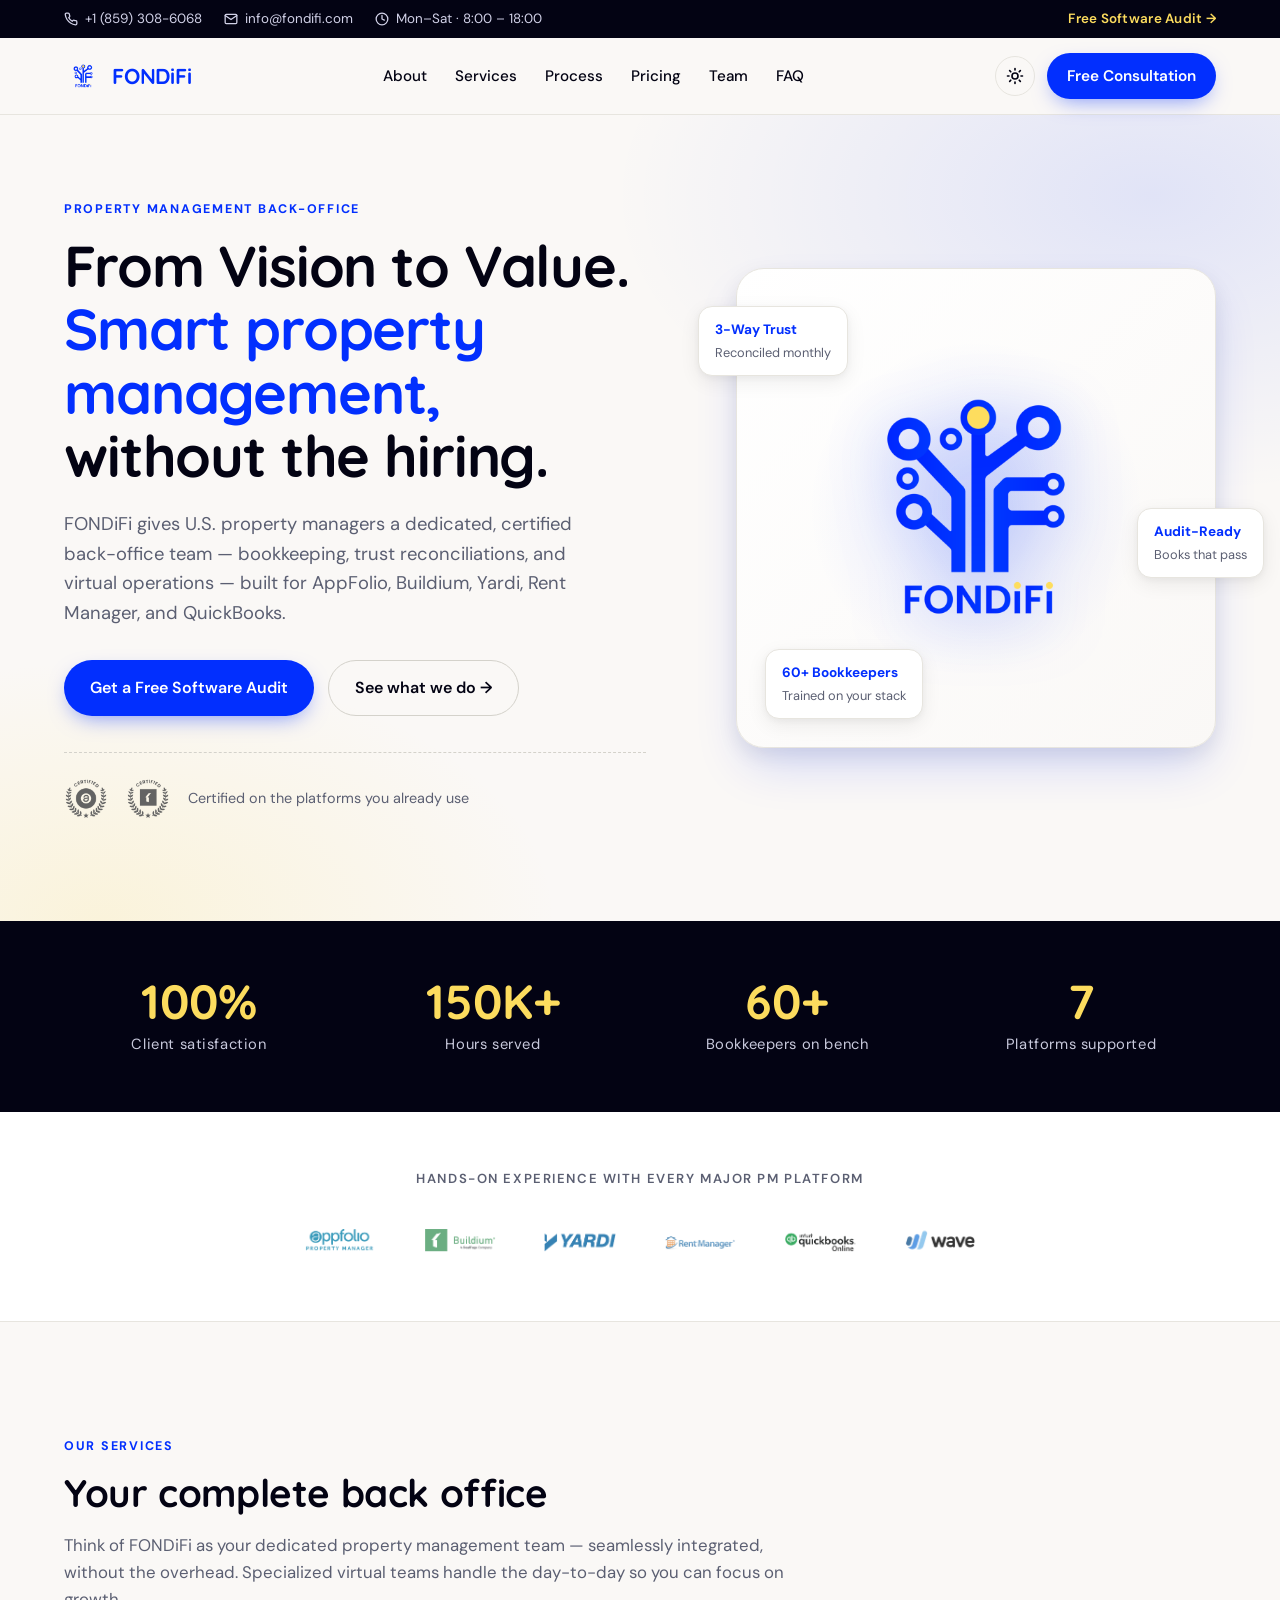
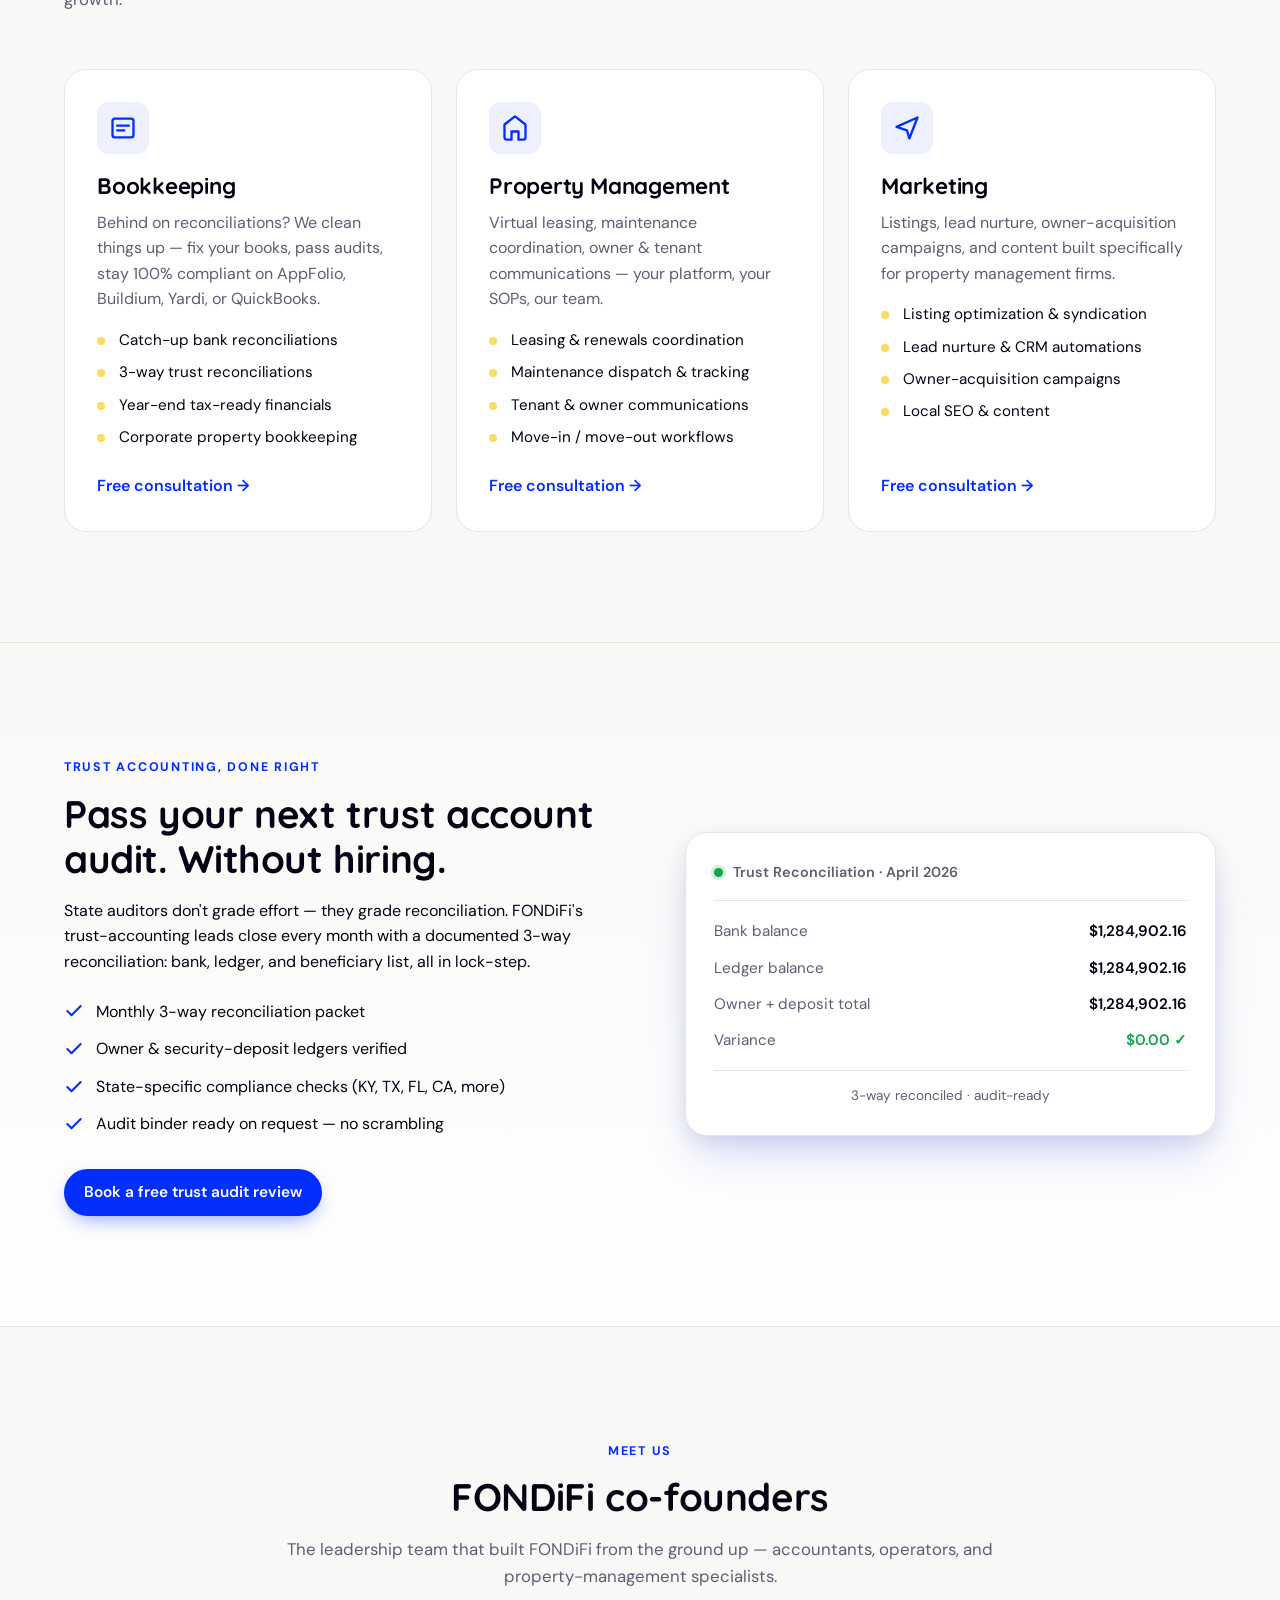
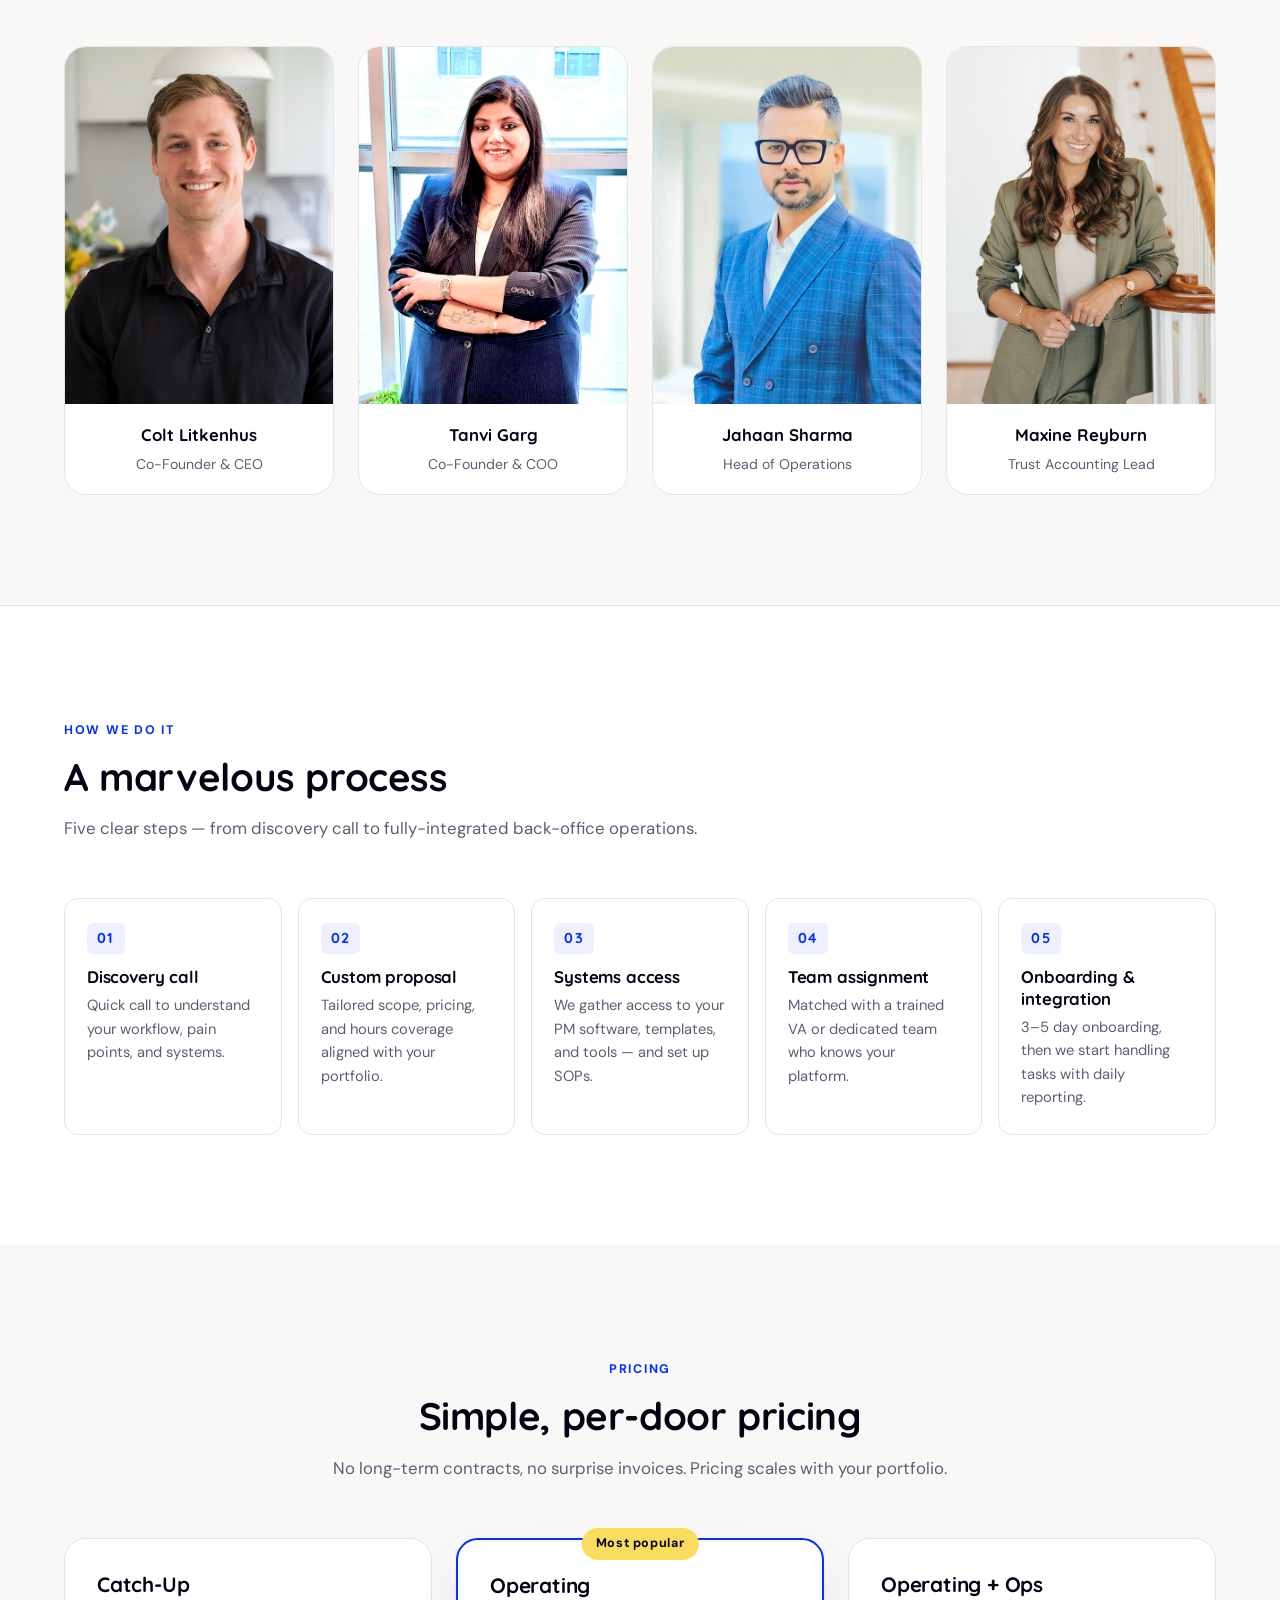
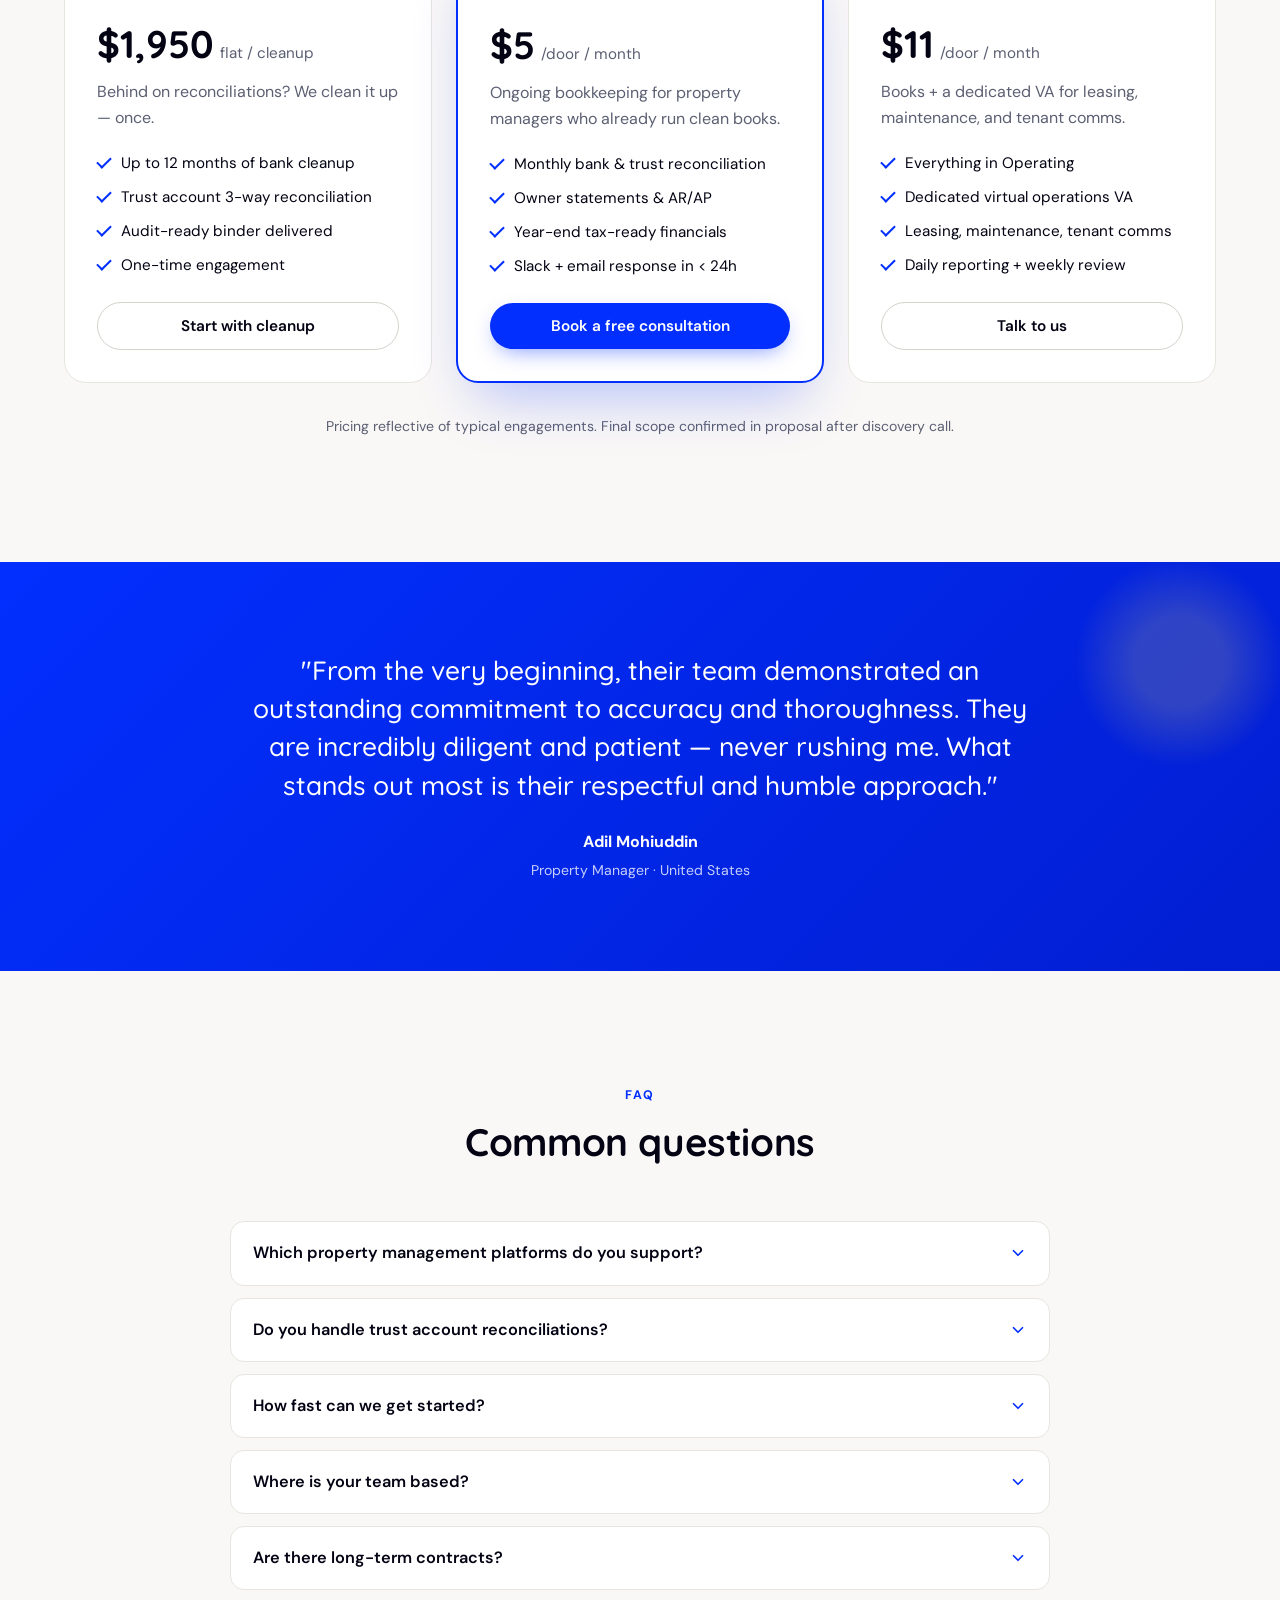
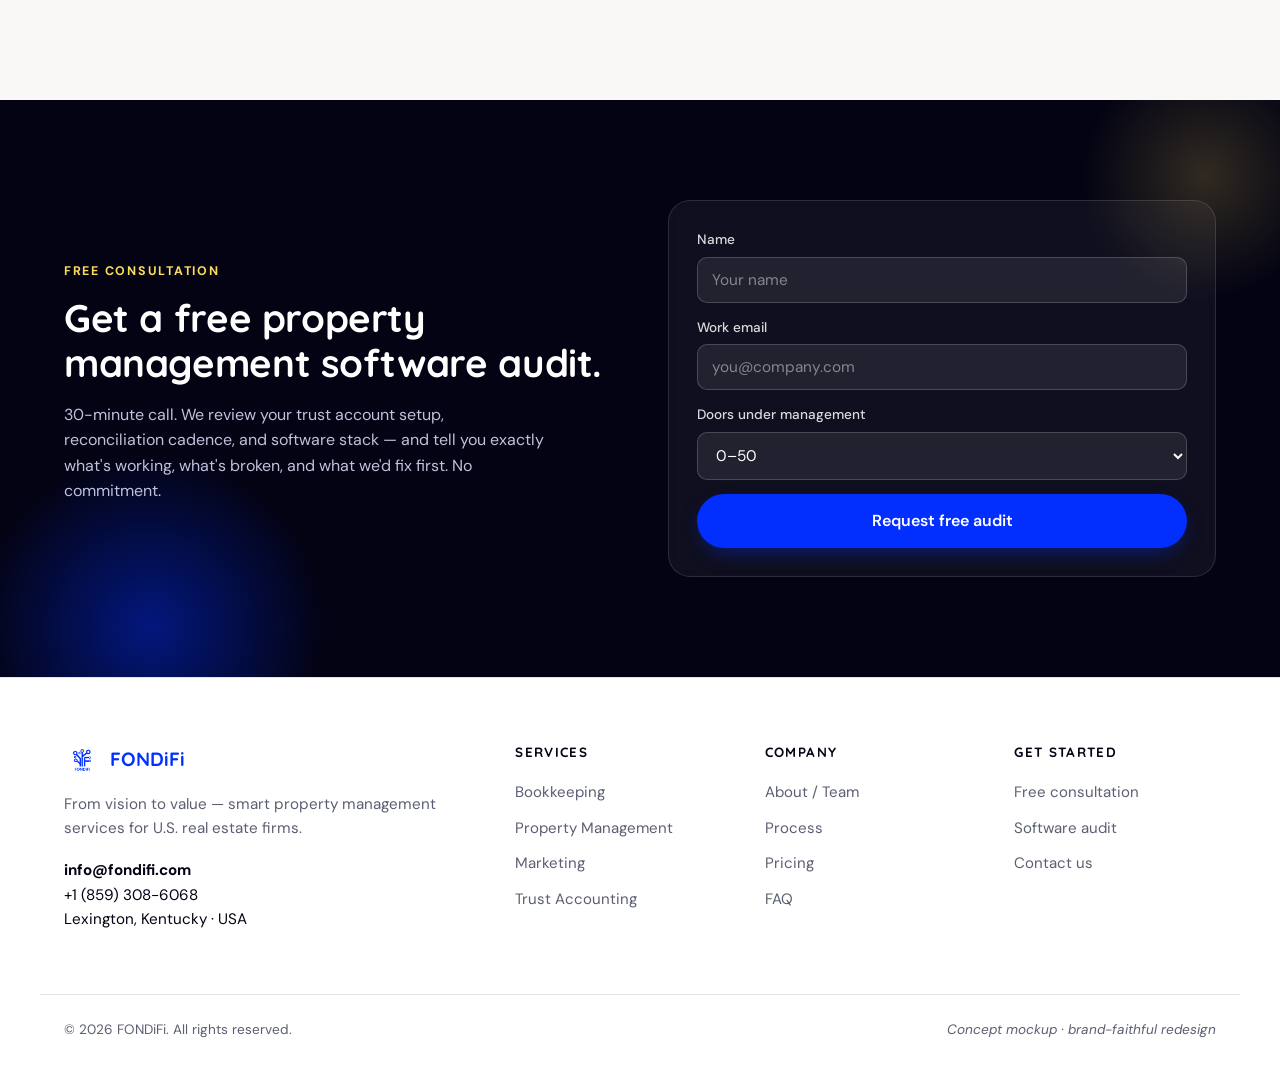
==== commit 2bc690c7: "Fix v2 team photo mapping (Tanvi/Jahaan/Maxine)" ====
--- a/v2/index.html
+++ b/v2/index.html
@@ -233,9 +233,9 @@
     </header>
     <div class="team__grid">
       <figure class="member"><img src="assets/colt.webp" alt="Colt Litkenhus" loading="lazy" /><figcaption><strong>Colt Litkenhus</strong><span>Co-Founder &amp; CEO</span></figcaption></figure>
-      <figure class="member"><img src="assets/tanvi.webp" alt="Tanvi Garg" loading="lazy" /><figcaption><strong>Tanvi Garg</strong><span>Co-Founder &amp; COO</span></figcaption></figure>
-      <figure class="member"><img src="assets/jahaan.webp" alt="Jahaan Sharma" loading="lazy" /><figcaption><strong>Jahaan Sharma</strong><span>Head of Operations</span></figcaption></figure>
-      <figure class="member"><img src="assets/maxine.webp" alt="Maxine Reyburn" loading="lazy" /><figcaption><strong>Maxine Reyburn</strong><span>Trust Accounting Lead</span></figcaption></figure>
+      <figure class="member"><img src="assets/maxine.webp" alt="Tanvi Garg" loading="lazy" /><figcaption><strong>Tanvi Garg</strong><span>Co-Founder &amp; COO</span></figcaption></figure>
+      <figure class="member"><img src="assets/tanvi.webp" alt="Jahaan Sharma" loading="lazy" /><figcaption><strong>Jahaan Sharma</strong><span>Head of Operations</span></figcaption></figure>
+      <figure class="member"><img src="assets/jahaan.webp" alt="Maxine Reyburn" loading="lazy" /><figcaption><strong>Maxine Reyburn</strong><span>Trust Accounting Lead</span></figcaption></figure>
     </div>
   </div>
 </section>
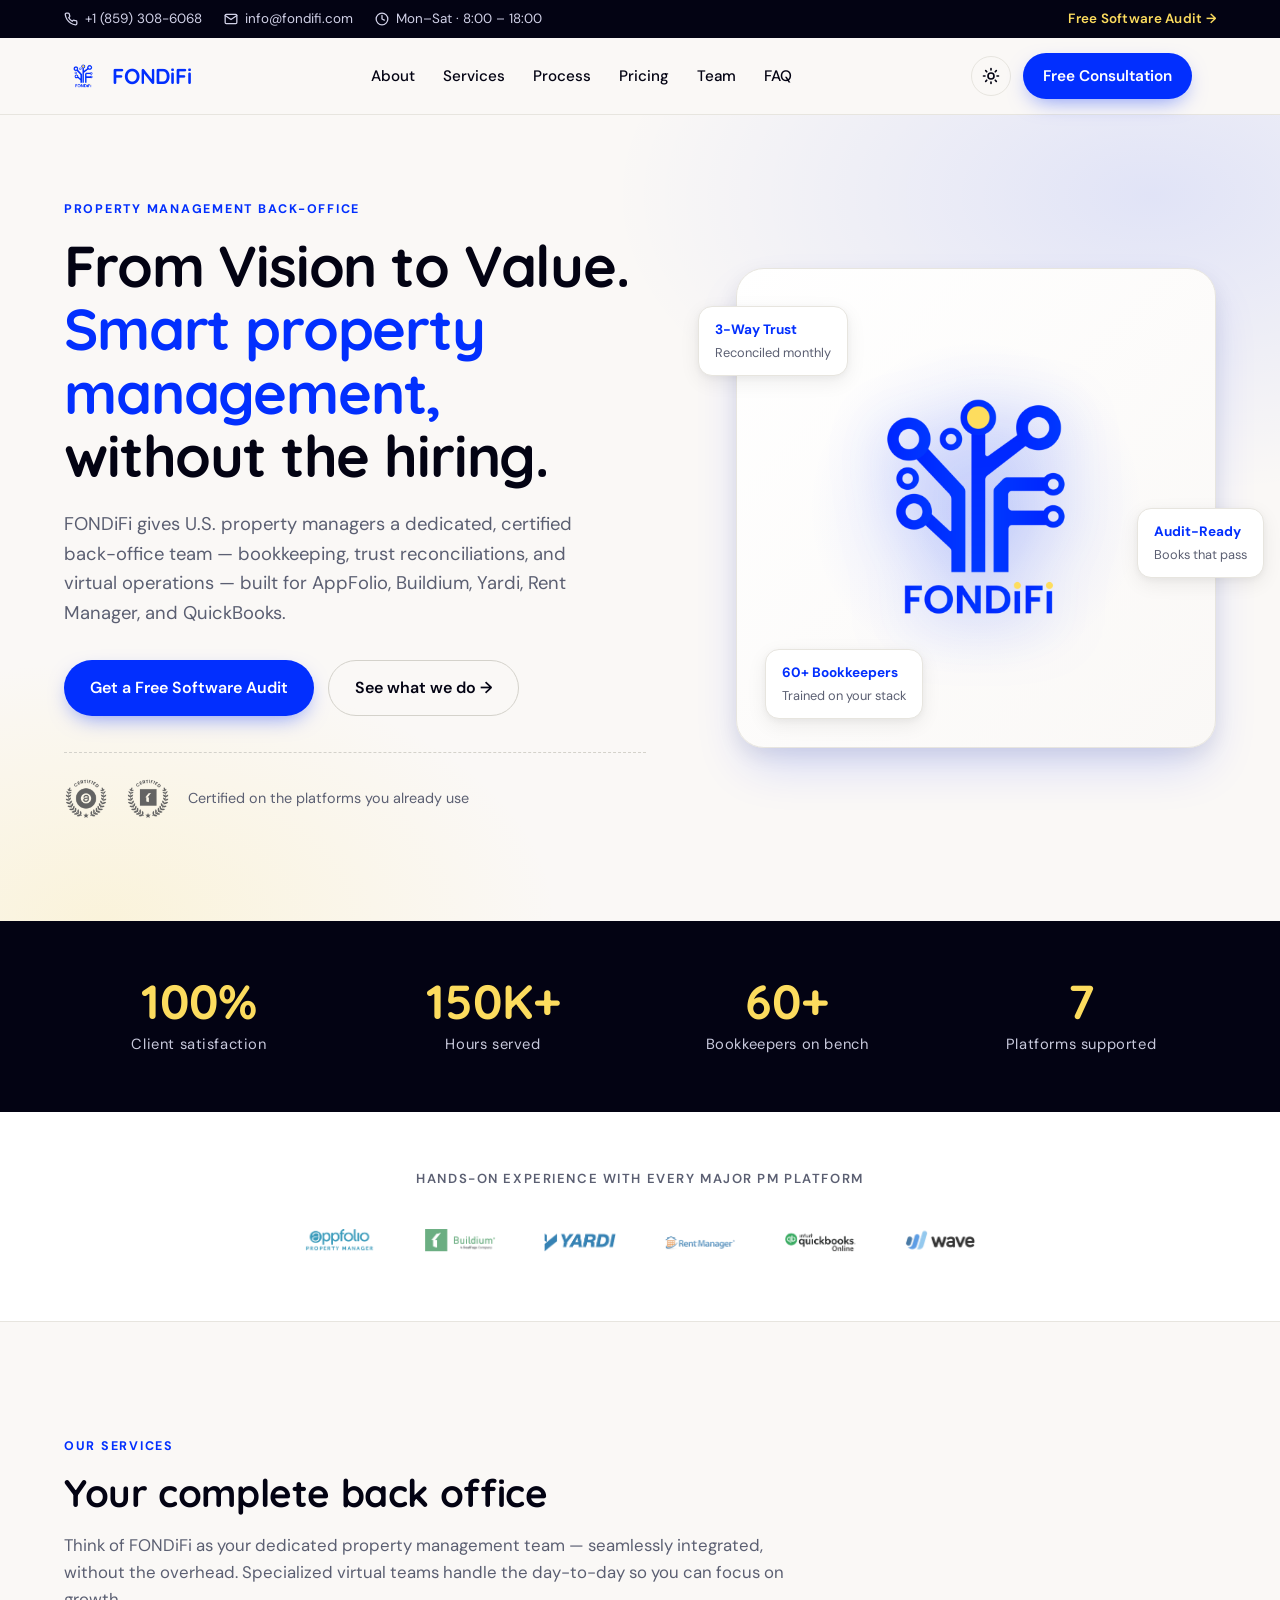
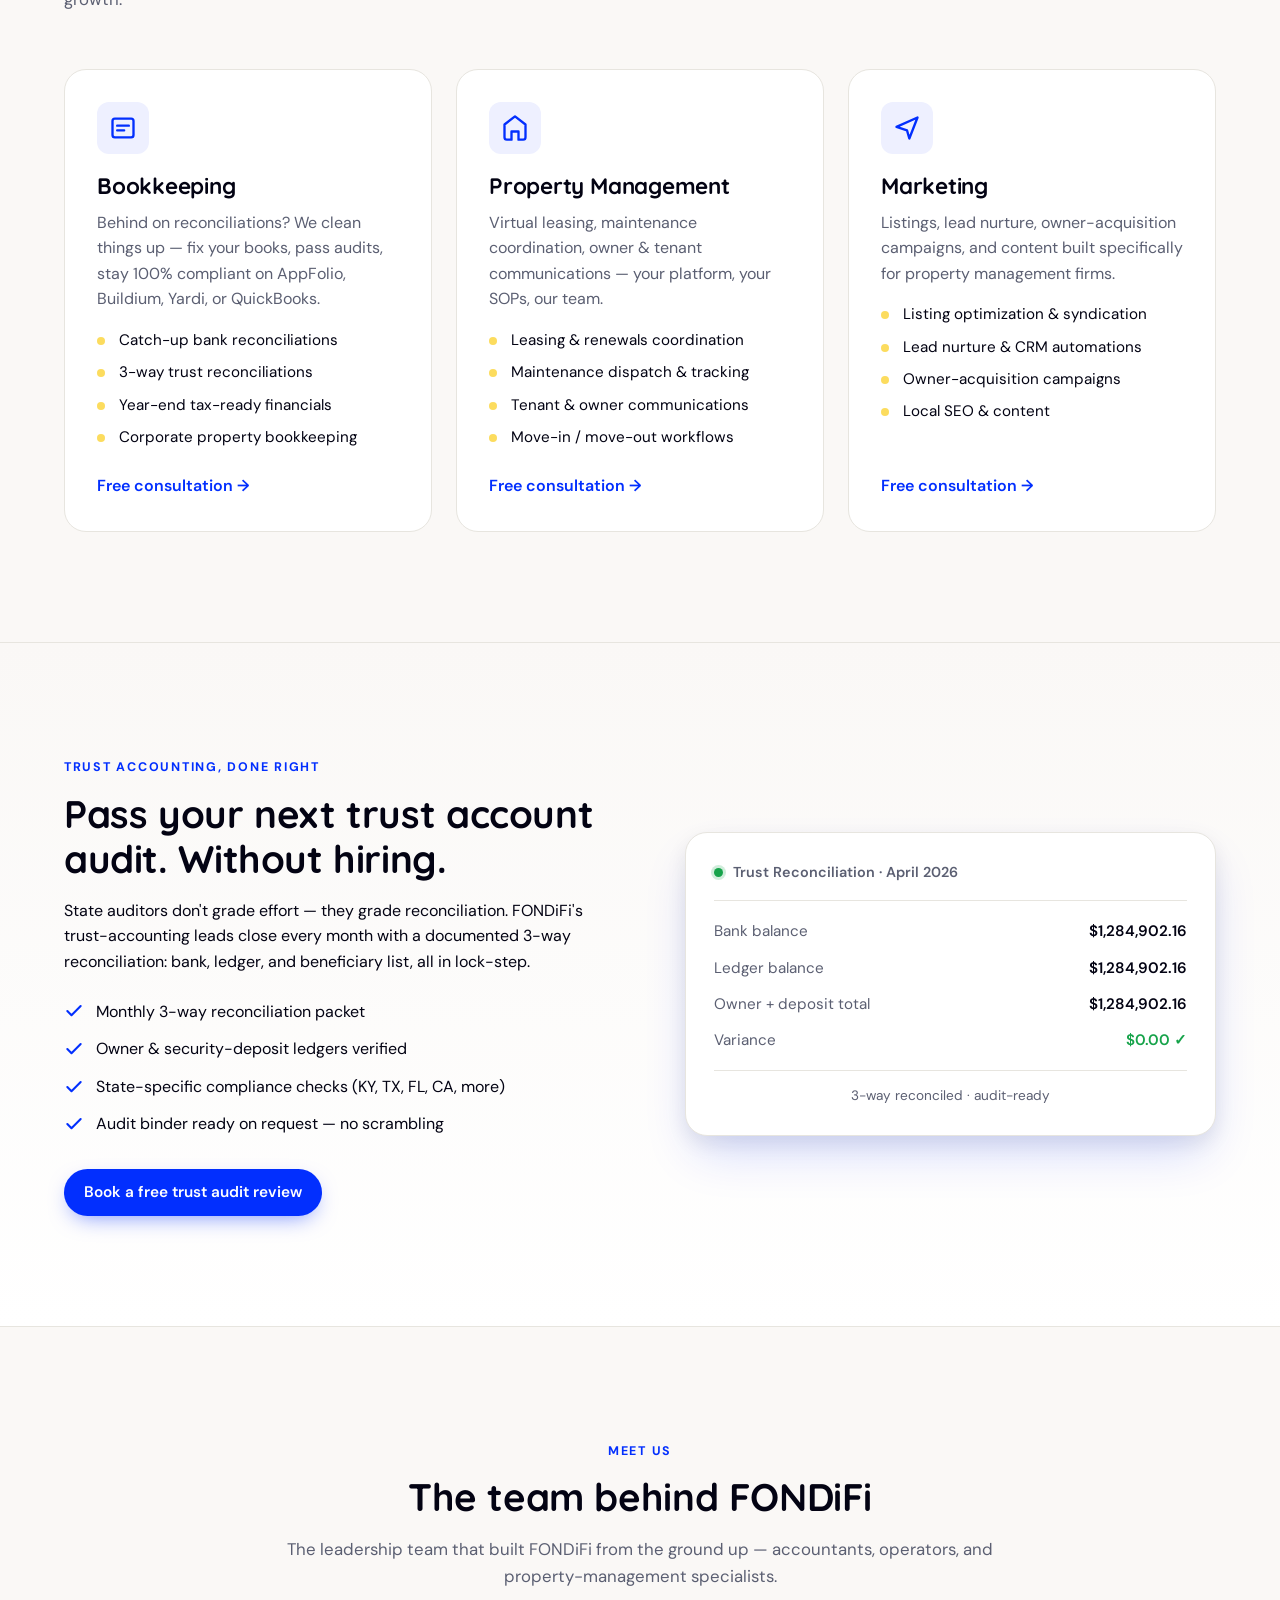
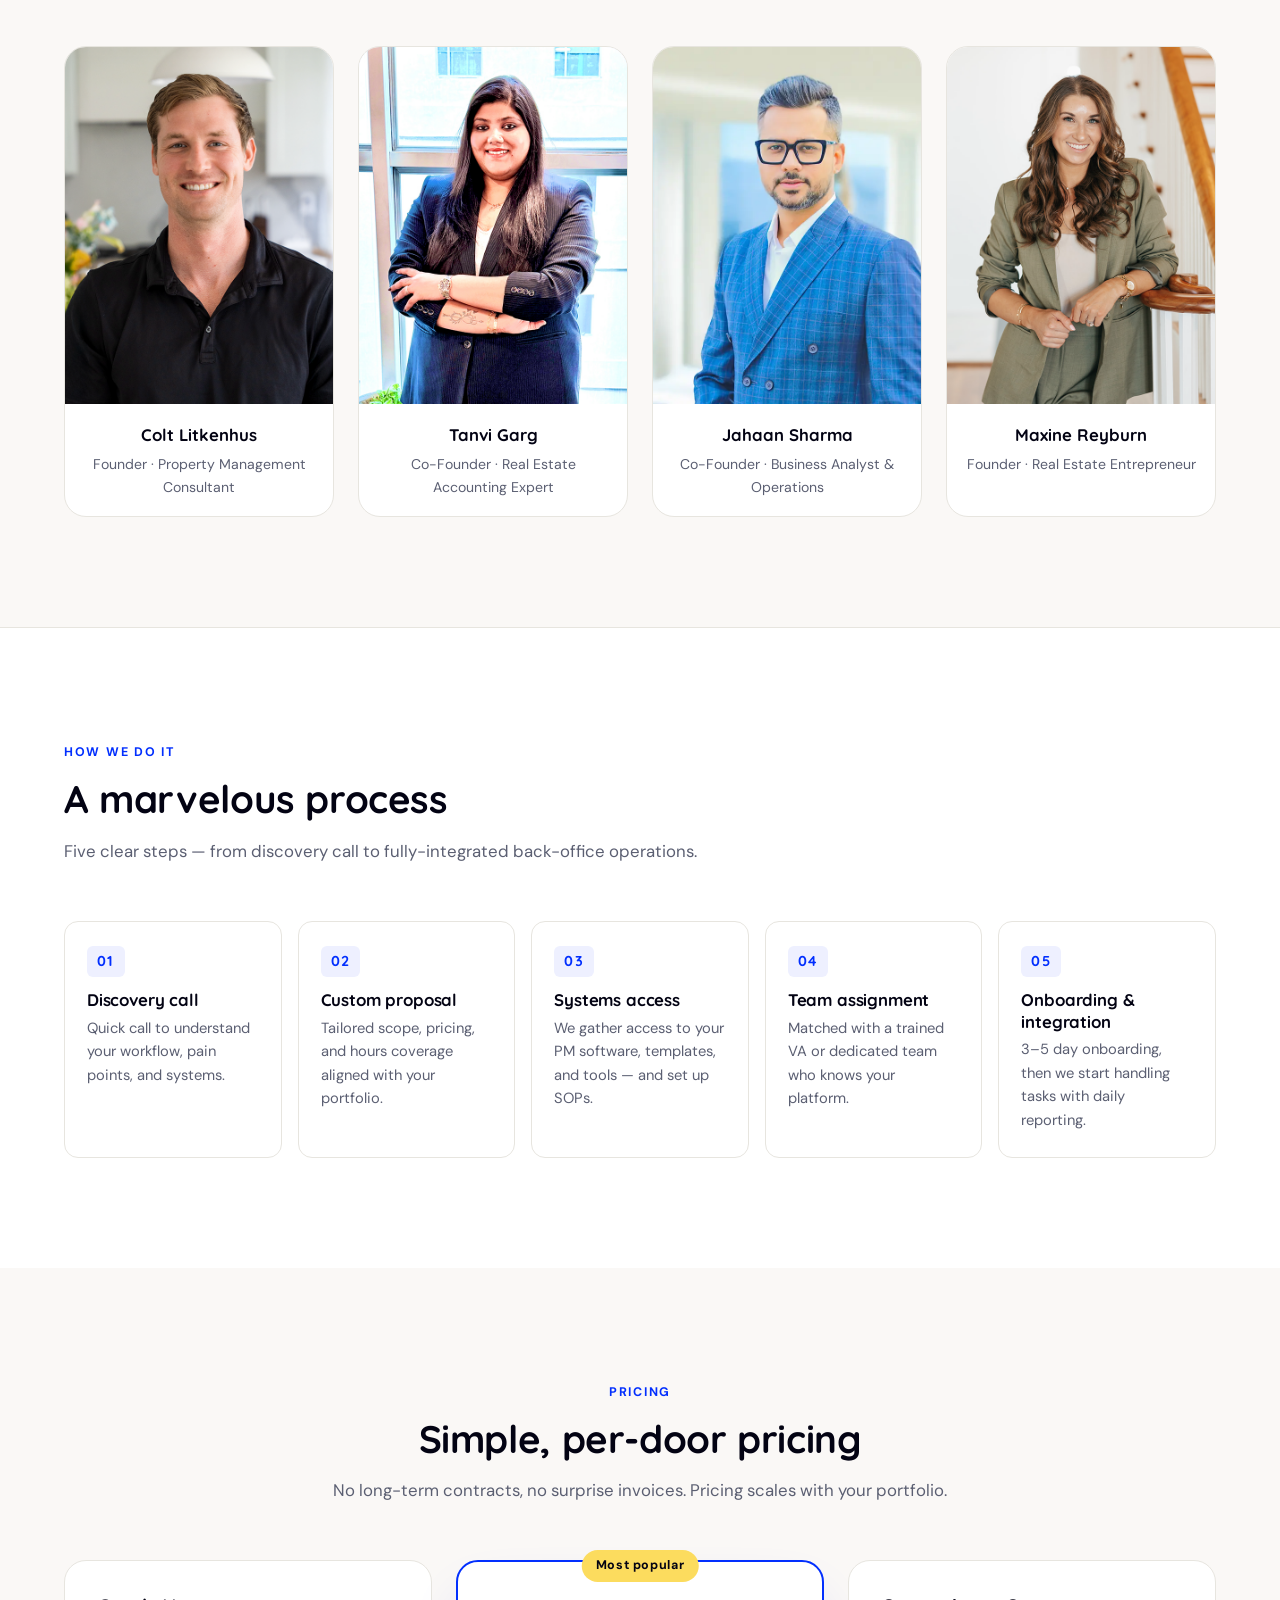
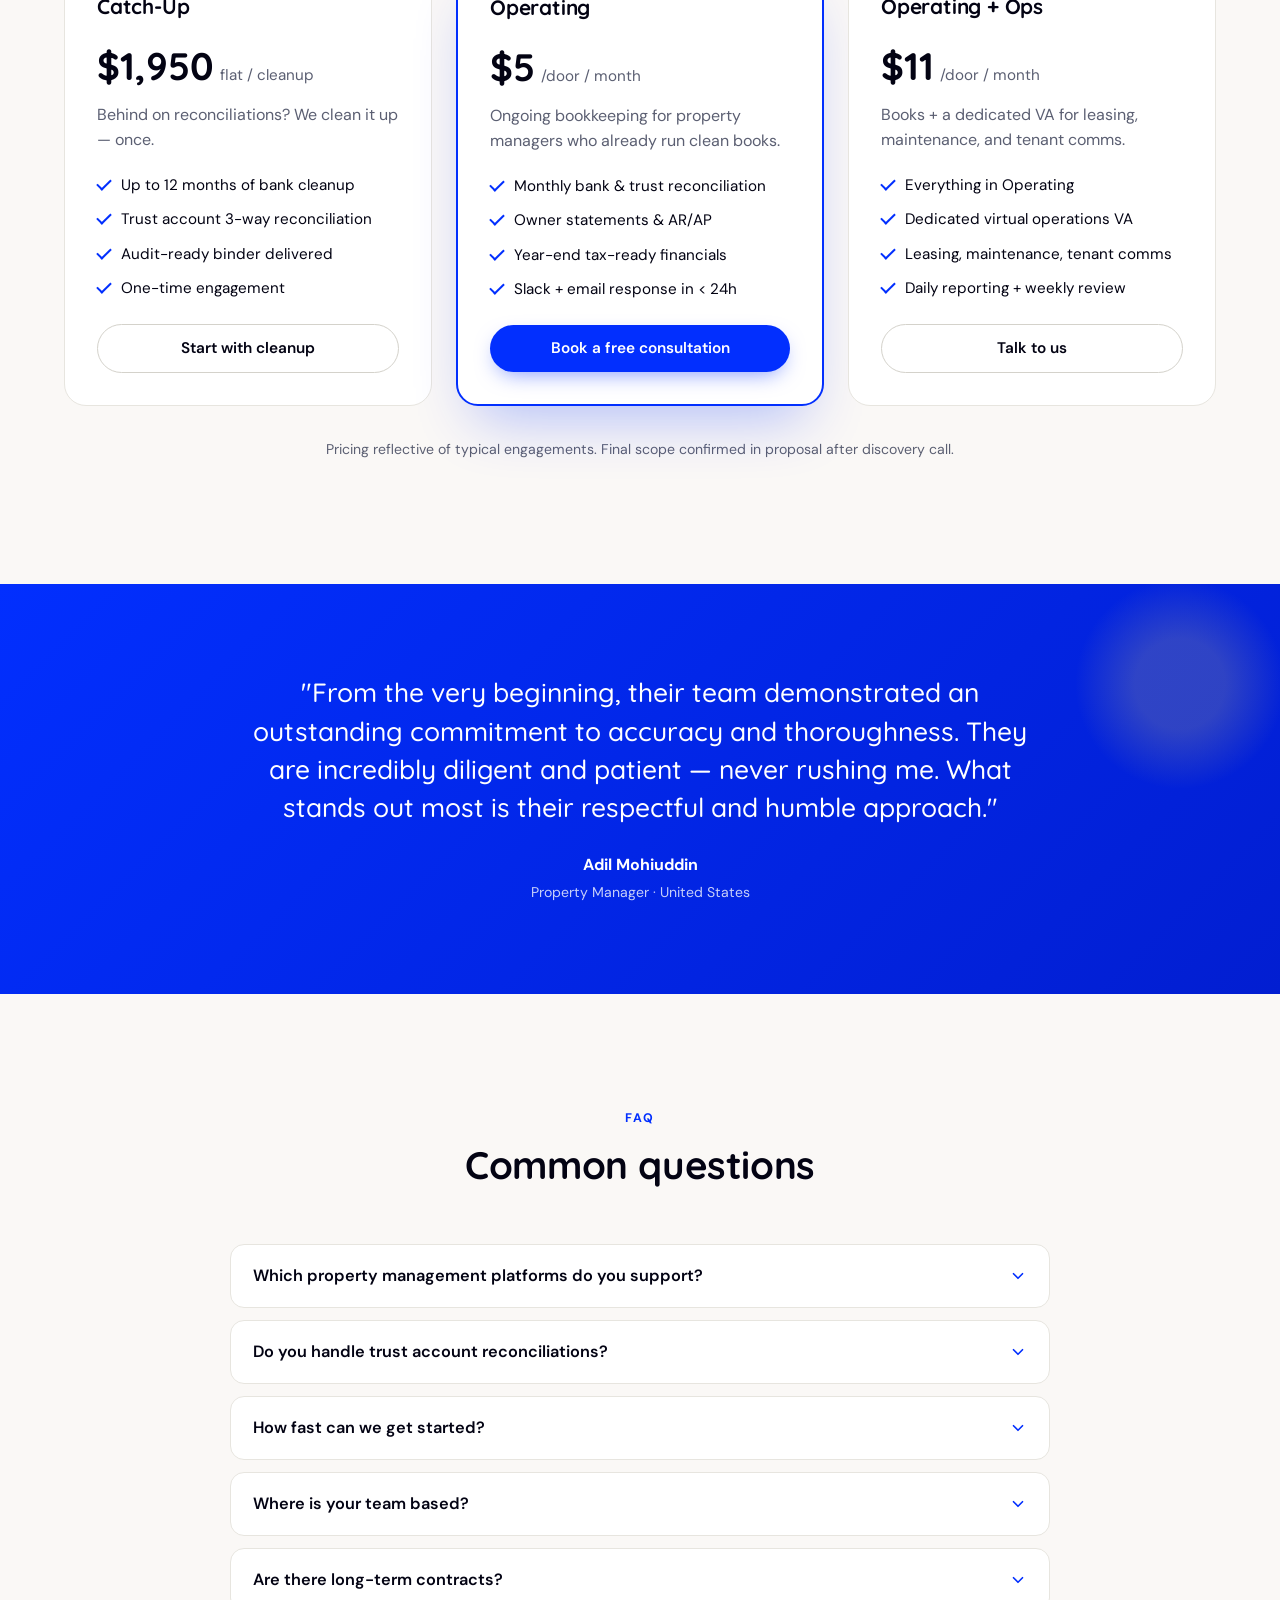
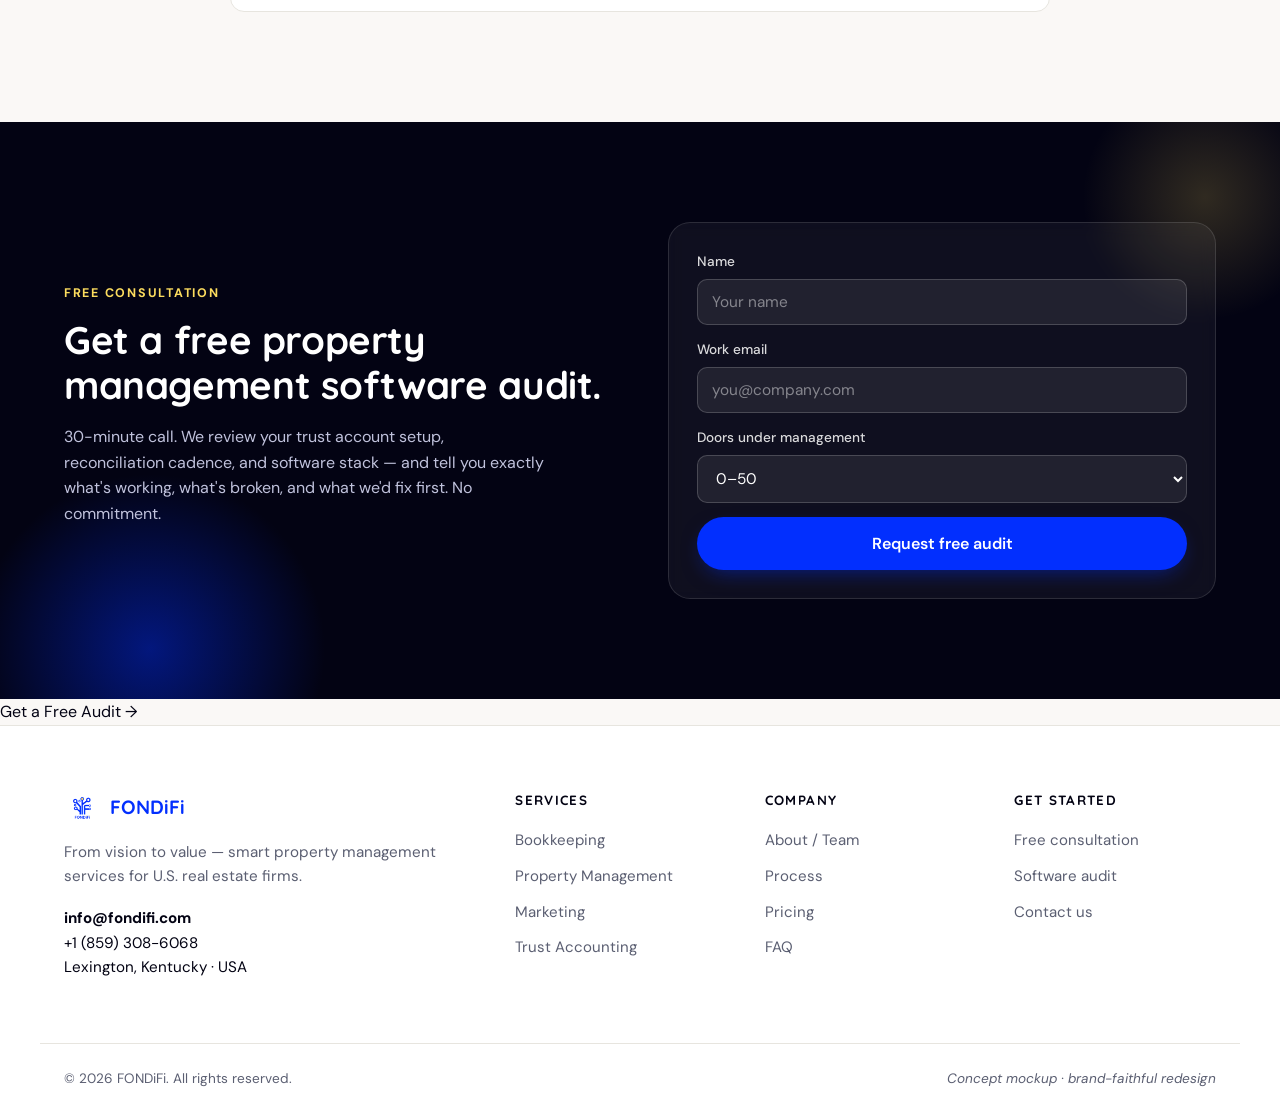
==== commit 1d5c568b: "Fix founder titles to match fondifi.com exactly - Colt: Founder · Property Management Consultant - T" ====
--- a/v2/index.html
+++ b/v2/index.html
@@ -22,8 +22,10 @@
   "email": "info@fondifi.com",
   "address": {"@type":"PostalAddress","addressLocality":"Lexington","addressRegion":"KY","addressCountry":"US"},
   "founder": [
-    {"@type":"Person","name":"Colt Litkenhus","jobTitle":"Co-Founder &amp; CEO"},
-    {"@type":"Person","name":"Tanvi Garg","jobTitle":"Co-Founder &amp; COO"}
+    {"@type":"Person","name":"Colt Litkenhus","jobTitle":"Founder"},
+    {"@type":"Person","name":"Tanvi Garg","jobTitle":"Co-Founder"},
+    {"@type":"Person","name":"Jahaan Sharma","jobTitle":"Co-Founder"},
+    {"@type":"Person","name":"Maxine Reyburn","jobTitle":"Founder"}
   ]
 }
 </script>
@@ -64,7 +66,24 @@
         <svg class="icon-sun" width="18" height="18" viewBox="0 0 24 24" fill="none" stroke="currentColor" stroke-width="2.2" stroke-linecap="round" stroke-linejoin="round"><circle cx="12" cy="12" r="4"/><path d="M12 2v2M12 20v2M4.93 4.93l1.41 1.41M17.66 17.66l1.41 1.41M2 12h2M20 12h2M4.93 19.07l1.41-1.41M17.66 6.34l1.41-1.41"/></svg>
         <svg class="icon-moon" width="18" height="18" viewBox="0 0 24 24" fill="none" stroke="currentColor" stroke-width="2.2" stroke-linecap="round" stroke-linejoin="round"><path d="M21 12.79A9 9 0 1 1 11.21 3 7 7 0 0 0 21 12.79z"/></svg>
       </button>
-      <a href="#consult" class="btn btn--primary">Free Consultation</a>
+      <a href="#consult" class="btn btn--primary header__cta">Free Consultation</a>
+      <button class="hamburger" aria-label="Open menu" aria-expanded="false" aria-controls="mobileMenu" id="hamburger">
+        <span></span><span></span><span></span>
+      </button>
+    </div>
+  </div>
+  <!-- Mobile slide-down menu -->
+  <div class="mobile-menu" id="mobileMenu" hidden>
+    <div class="container">
+      <nav>
+        <a href="#about">About</a>
+        <a href="#services">Services</a>
+        <a href="#process">Process</a>
+        <a href="#pricing">Pricing</a>
+        <a href="#team">Team</a>
+        <a href="#faq">FAQ</a>
+      </nav>
+      <a href="#consult" class="btn btn--primary btn--block">Free Consultation</a>
     </div>
   </div>
 </header>
@@ -228,14 +247,14 @@
   <div class="container">
     <header class="section-head section-head--center">
       <span class="eyebrow">Meet Us</span>
-      <h2>FONDiFi co-founders</h2>
+      <h2>The team behind FONDiFi</h2>
       <p>The leadership team that built FONDiFi from the ground up — accountants, operators, and property-management specialists.</p>
     </header>
     <div class="team__grid">
-      <figure class="member"><img src="assets/colt.webp" alt="Colt Litkenhus" loading="lazy" /><figcaption><strong>Colt Litkenhus</strong><span>Co-Founder &amp; CEO</span></figcaption></figure>
-      <figure class="member"><img src="assets/maxine.webp" alt="Tanvi Garg" loading="lazy" /><figcaption><strong>Tanvi Garg</strong><span>Co-Founder &amp; COO</span></figcaption></figure>
-      <figure class="member"><img src="assets/tanvi.webp" alt="Jahaan Sharma" loading="lazy" /><figcaption><strong>Jahaan Sharma</strong><span>Head of Operations</span></figcaption></figure>
-      <figure class="member"><img src="assets/jahaan.webp" alt="Maxine Reyburn" loading="lazy" /><figcaption><strong>Maxine Reyburn</strong><span>Trust Accounting Lead</span></figcaption></figure>
+      <figure class="member"><img src="assets/colt.webp" alt="Colt Litkenhus" loading="lazy" /><figcaption><strong>Colt Litkenhus</strong><span>Founder · Property Management Consultant</span></figcaption></figure>
+      <figure class="member"><img src="assets/maxine.webp" alt="Tanvi Garg" loading="lazy" /><figcaption><strong>Tanvi Garg</strong><span>Co-Founder · Real Estate Accounting Expert</span></figcaption></figure>
+      <figure class="member"><img src="assets/tanvi.webp" alt="Jahaan Sharma" loading="lazy" /><figcaption><strong>Jahaan Sharma</strong><span>Co-Founder · Business Analyst &amp; Operations</span></figcaption></figure>
+      <figure class="member"><img src="assets/jahaan.webp" alt="Maxine Reyburn" loading="lazy" /><figcaption><strong>Maxine Reyburn</strong><span>Founder · Real Estate Entrepreneur</span></figcaption></figure>
     </div>
   </div>
 </section>
@@ -372,6 +391,8 @@
 </section>
 
 <!-- ============ FOOTER ============ -->
+<a href="#consult" class="mobile-cta">Get a Free Audit →</a>
+
 <footer class="footer">
   <div class="container footer__grid">
     <div class="footer__brand">
